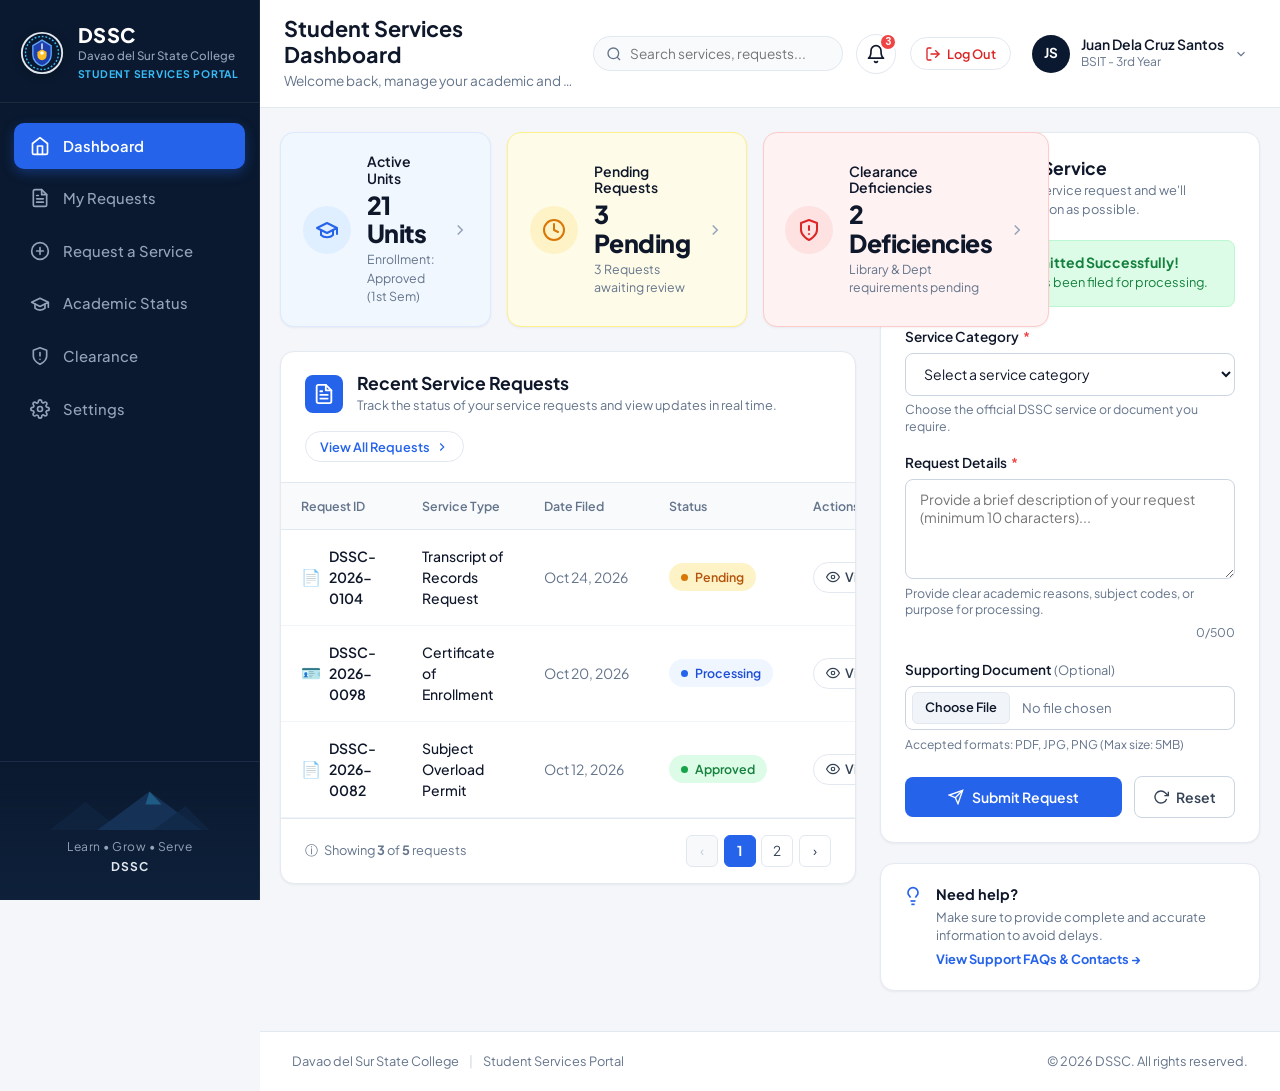
==== index.html @ 7ff45810 "Initial commit - DSSC Student Services" ====
<!DOCTYPE html>
<html lang="en">
<head>
  <meta charset="UTF-8">
  <meta name="viewport" content="width=device-width, initial-scale=1.0">
  <meta name="description" content="Davao del Sur State College (DSSC) Student Services Portal - Manage academic and administrative services in one place.">
  <title>Student Services Dashboard - Davao del Sur State College</title>
  <!-- Google Fonts: Inter for clean typography matching the design -->
  <link rel="preconnect" href="https://fonts.googleapis.com">
  <link rel="preconnect" href="https://fonts.gstatic.com" crossorigin>
  <link href="https://fonts.googleapis.com/css2?family=Plus+Jakarta+Sans:wght@400;500;600;700;800&display=swap" rel="stylesheet">
  <link rel="stylesheet" href="styles.css">
</head>
<body>
  <!-- Accessible Skip-to-Content Link for Keyboard Navigation (WCAG 2.4.1) -->
  <a href="#mainContent" class="skip-link">Skip to main content</a>

  <!-- ======================================================================
       0. DSSC PORTAL LOGIN SCREEN (Initial Entry Gateway / Switch Role)
       ====================================================================== -->
  <div class="login-wrapper" id="loginScreen" hidden style="display: none;">
    <div class="login-card">
      <div class="login-header">
        <div class="login-logo-seal" aria-hidden="true">
          <svg viewBox="0 0 48 48" fill="none" xmlns="http://www.w3.org/2000/svg" class="dssc-seal-svg">
            <circle cx="24" cy="24" r="22" stroke="#E2E8F0" stroke-width="2" fill="#0A192F"/>
            <circle cx="24" cy="24" r="18" stroke="#38BDF8" stroke-dasharray="2 2" stroke-width="1.5"/>
            <path d="M24 10L14 16V26C14 31.5 18.3 36.7 24 38C29.7 36.7 34 31.5 34 26V16L24 10Z" fill="#1E40AF" stroke="#60A5FA" stroke-width="1.5"/>
            <path d="M19 23L24 20L29 23V27C29 29.5 27 31.5 24 32C21 31.5 19 29.5 19 27V23Z" fill="#FBBF24"/>
            <path d="M24 14V19" stroke="#FFFFFF" stroke-width="1.5" stroke-linecap="round"/>
            <circle cx="24" cy="24" r="2" fill="#FFFFFF"/>
          </svg>
        </div>
        <h1 class="login-title">DSSC Portal Login</h1>
        <p class="login-subtitle">Davao del Sur State College &bull; Student Services</p>
      </div>

      <!-- Role Selection Tabs -->
      <div class="login-role-tabs">
        <button type="button" class="role-tab active" id="tabStudent" data-role="student">
          <span>🎓</span> Student Portal
        </button>
        <button type="button" class="role-tab" id="tabAdmin" data-role="admin">
          <span>🛡️</span> Administrator
        </button>
      </div>

      <!-- Login Form -->
      <form id="loginForm" class="login-form">
        <div class="form-field-group">
          <label for="loginId" class="field-label" id="loginIdLabel">Student ID</label>
          <input type="text" id="loginId" class="field-input" value="2024-00124" required placeholder="Enter ID number">
        </div>
        
        <div class="form-field-group">
          <label for="loginPassword" class="field-label">Password</label>
          <input type="password" id="loginPassword" class="field-input" value="password123" required placeholder="Enter password">
        </div>

        <button type="submit" class="btn-login-submit" id="loginSubmitBtn">
          <span>Sign In to Portal</span>
          <svg width="18" height="18" viewBox="0 0 24 24" fill="none" stroke="currentColor" stroke-width="2" aria-hidden="true">
            <line x1="5" y1="12" x2="19" y2="12"/>
            <polyline points="12 5 19 12 12 19"/>
          </svg>
        </button>

        <div class="quick-demo-logins">
          <span class="demo-tag">One-Click Demo:</span>
          <button type="button" class="btn-demo" id="quickStudentBtn">Demo Student</button>
          <button type="button" class="btn-demo" id="quickAdminBtn">Demo Admin</button>
        </div>
      </form>

      <div class="login-footer">
        <p>&copy; 2026 Davao del Sur State College &bull; Academic Laboratory Prototype</p>
      </div>
    </div>
  </div>

  <!-- Main Dashboard App Layout (Active Student Services Canvas) -->
  <div class="app-layout" id="appLayout" style="display: flex;">

    <!-- ======================================================================
         1. LEFT SIDEBAR (DSSC Dark Navy Branding)
         ====================================================================== -->
    <aside class="sidebar" id="sidebar" aria-label="Main Navigation">
      
      <!-- Brand Header -->
      <div class="sidebar-header">
        <div class="sidebar-brand-group">
          <!-- DSSC Seal Logo SVG -->
          <div class="brand-logo" aria-hidden="true">
            <svg viewBox="0 0 48 48" fill="none" xmlns="http://www.w3.org/2000/svg" class="dssc-seal-svg">
              <circle cx="24" cy="24" r="22" stroke="#E2E8F0" stroke-width="2" fill="#0A192F"/>
              <circle cx="24" cy="24" r="18" stroke="#38BDF8" stroke-dasharray="2 2" stroke-width="1.5"/>
              <path d="M24 10L14 16V26C14 31.5 18.3 36.7 24 38C29.7 36.7 34 31.5 34 26V16L24 10Z" fill="#1E40AF" stroke="#60A5FA" stroke-width="1.5"/>
              <path d="M19 23L24 20L29 23V27C29 29.5 27 31.5 24 32C21 31.5 19 29.5 19 27V23Z" fill="#FBBF24"/>
              <path d="M24 14V19" stroke="#FFFFFF" stroke-width="1.5" stroke-linecap="round"/>
              <circle cx="24" cy="24" r="2" fill="#FFFFFF"/>
            </svg>
          </div>
          <div class="brand-titles">
            <span class="brand-acronym">DSSC</span>
            <span class="brand-college">Davao del Sur State College</span>
            <span class="brand-portal">STUDENT SERVICES PORTAL</span>
          </div>
        </div>
        <!-- Mobile Drawer Close Button -->
        <button type="button" class="sidebar-close-btn" id="sidebarCloseBtn" aria-label="Close navigation menu">&times;</button>
      </div>

      <!-- Navigation Links -->
      <nav class="sidebar-nav">
        <ul class="nav-list">
          <li class="nav-item">
            <a href="#dashboard" class="nav-link active" id="navDashboard" aria-current="page">
              <span class="nav-icon" aria-hidden="true">
                <svg width="20" height="20" viewBox="0 0 24 24" fill="none" stroke="currentColor" stroke-width="2" stroke-linecap="round" stroke-linejoin="round">
                  <path d="m3 9 9-7 9 7v11a2 2 0 0 1-2 2H5a2 2 0 0 1-2-2z"/>
                  <polyline points="9 22 9 12 15 12 15 22"/>
                </svg>
              </span>
              <span class="nav-text">Dashboard</span>
            </a>
          </li>
          <li class="nav-item">
            <a href="#recent-requests-card" class="nav-link" id="navRequests">
              <span class="nav-icon" aria-hidden="true">
                <svg width="20" height="20" viewBox="0 0 24 24" fill="none" stroke="currentColor" stroke-width="2" stroke-linecap="round" stroke-linejoin="round">
                  <path d="M14 2H6a2 2 0 0 0-2 2v16a2 2 0 0 0 2 2h12a2 2 0 0 0 2-2V8z"/>
                  <polyline points="14 2 14 8 20 8"/>
                  <line x1="16" y1="13" x2="8" y2="13"/>
                  <line x1="16" y1="17" x2="8" y2="17"/>
                  <polyline points="10 9 9 9 8 9"/>
                </svg>
              </span>
              <span class="nav-text" id="navLabelRequests">My Requests</span>
            </a>
          </li>
          <li class="nav-item" id="navItemRequestService">
            <a href="#service-form-card" class="nav-link" id="navRequestService">
              <span class="nav-icon" aria-hidden="true">
                <svg width="20" height="20" viewBox="0 0 24 24" fill="none" stroke="currentColor" stroke-width="2" stroke-linecap="round" stroke-linejoin="round">
                  <circle cx="12" cy="12" r="10"/>
                  <line x1="12" y1="8" x2="12" y2="16"/>
                  <line x1="8" y1="12" x2="16" y2="12"/>
                </svg>
              </span>
              <span class="nav-text">Request a Service</span>
            </a>
          </li>
          <li class="nav-item">
            <a href="#academic-status" class="nav-link" id="navAcademic">
              <span class="nav-icon" aria-hidden="true">
                <svg width="20" height="20" viewBox="0 0 24 24" fill="none" stroke="currentColor" stroke-width="2" stroke-linecap="round" stroke-linejoin="round">
                  <path d="M22 10v6M2 10l10-5 10 5-10 5z"/>
                  <path d="M6 12v5c3 3 9 3 12 0v-5"/>
                </svg>
              </span>
              <span class="nav-text">Academic Status</span>
            </a>
          </li>
          <li class="nav-item">
            <a href="#clearance" class="nav-link" id="navClearance">
              <span class="nav-icon" aria-hidden="true">
                <svg width="20" height="20" viewBox="0 0 24 24" fill="none" stroke="currentColor" stroke-width="2" stroke-linecap="round" stroke-linejoin="round">
                  <path d="M12 22s8-4 8-10V5l-8-3-8 3v7c0 6 8 10 8 10z"/>
                  <line x1="12" y1="8" x2="12" y2="12"/>
                  <line x1="12" y1="16" x2="12.01" y2="16"/>
                </svg>
              </span>
              <span class="nav-text">Clearance</span>
            </a>
          </li>
          <li class="nav-item">
            <a href="#settings" class="nav-link" id="navSettings">
              <span class="nav-icon" aria-hidden="true">
                <svg width="20" height="20" viewBox="0 0 24 24" fill="none" stroke="currentColor" stroke-width="2" stroke-linecap="round" stroke-linejoin="round">
                  <circle cx="12" cy="12" r="3"/>
                  <path d="M19.4 15a1.65 1.65 0 0 0 .33 1.82l.06.06a2 2 0 0 1 0 2.83 2 2 0 0 1-2.83 0l-.06-.06a1.65 1.65 0 0 0-1.82-.33 1.65 1.65 0 0 0-1 1.51V21a2 2 0 0 1-2 2 2 2 0 0 1-2-2v-.09A1.65 1.65 0 0 0 9 19.4a1.65 1.65 0 0 0-1.82.33l-.06.06a2 2 0 0 1-2.83 0 2 2 0 0 1 0-2.83l.06-.06a1.65 1.65 0 0 0 .33-1.82 1.65 1.65 0 0 0-1.51-1H3a2 2 0 0 1-2-2 2 2 0 0 1 2-2h.09A1.65 1.65 0 0 0 4.6 9a1.65 1.65 0 0 0-.33-1.82l-.06-.06a2 2 0 0 1 0-2.83 2 2 0 0 1 2.83 0l.06.06a1.65 1.65 0 0 0 1.82.33H9a1.65 1.65 0 0 0 1-1.51V3a2 2 0 0 1 2-2 2 2 0 0 1 2 2v.09a1.65 1.65 0 0 0 1 1.51 1.65 1.65 0 0 0 1.82-.33l.06-.06a2 2 0 0 1 2.83 0 2 2 0 0 1 0 2.83l-.06.06a1.65 1.65 0 0 0-.33 1.82V9a1.65 1.65 0 0 0 1.51 1H21a2 2 0 0 1 2 2 2 2 0 0 1-2 2h-.09a1.65 1.65 0 0 0-1.51 1z"/>
                </svg>
              </span>
              <span class="nav-text">Settings</span>
            </a>
          </li>
        </ul>
      </nav>

      <!-- Sidebar Bottom Slogan with Mountain Graphic -->
      <div class="sidebar-bottom">
        <div class="mountain-graphic" aria-hidden="true">
          <svg viewBox="0 0 200 60" fill="none" xmlns="http://www.w3.org/2000/svg" class="mountain-svg">
            <path d="M0 60L45 25L90 60Z" fill="#132B4A" opacity="0.6"/>
            <path d="M60 60L125 12L190 60Z" fill="#1A3A63" opacity="0.9"/>
            <path d="M125 12L140 28L120 28Z" fill="#38BDF8" opacity="0.4"/>
            <path d="M130 60L170 30L200 60Z" fill="#132B4A" opacity="0.7"/>
          </svg>
        </div>
        <div class="slogan-text">
          <span>Learn &bull; Grow &bull; Serve</span>
          <span class="slogan-school">DSSC</span>
        </div>
      </div>
    </aside>

    <!-- Mobile Drawer Overlay -->
    <div class="sidebar-overlay" id="sidebarOverlay" aria-hidden="true"></div>

    <!-- ======================================================================
         2. MAIN CONTENT AREA
         ====================================================================== -->
    <div class="main-wrapper">

      <!-- Top Header Bar -->
      <header class="top-header">
        <div class="header-left">
          <!-- Mobile Hamburger Toggle -->
          <button type="button" class="mobile-toggle" id="sidebarToggleBtn" aria-label="Toggle navigation menu" aria-expanded="false">
            <span class="toggle-icon" aria-hidden="true">☰</span>
          </button>
          
          <div class="header-greeting">
            <h1 class="header-title">Student Services Dashboard</h1>
            <p class="header-subtitle">Welcome back, manage your academic and administrative services in one place.</p>
          </div>
        </div>

        <div class="header-right">
          <!-- Quick Search Bar with Explicit Accessible Label -->
          <div class="search-box">
            <label for="tableSearchInput" class="sr-only">Search services and requests</label>
            <span class="search-icon" aria-hidden="true">
              <svg width="16" height="16" viewBox="0 0 24 24" fill="none" stroke="currentColor" stroke-width="2">
                <circle cx="11" cy="11" r="8"/>
                <line x1="21" y1="21" x2="16.65" y2="16.65"/>
              </svg>
            </span>
            <input type="text" class="search-input" id="tableSearchInput" placeholder="Search services, requests..." aria-label="Search requests">
          </div>

          <!-- Notification Bell with Interactive Popover -->
          <div class="notification-container">
            <button type="button" class="notification-btn" id="notificationBtn" aria-label="Notifications, 3 new alerts" aria-expanded="false" aria-haspopup="true">
              <svg width="20" height="20" viewBox="0 0 24 24" fill="none" stroke="currentColor" stroke-width="2" stroke-linecap="round" stroke-linejoin="round">
                <path d="M18 8A6 6 0 0 0 6 8c0 7-3 9-3 9h18s-3-2-3-9"/>
                <path d="M13.73 21a2 2 0 0 1-3.46 0"/>
              </svg>
              <span class="notification-bubble" id="notifBadge">3</span>
            </button>

            <!-- Notification Popover Menu -->
            <div class="notification-popover" id="notificationPopover" style="display: none;" role="region" aria-label="Notifications Panel">
              <div class="notif-head">
                <span class="notif-title">Notifications (<span id="notifUnreadCount">3</span>)</span>
                <button type="button" class="btn-notif-action" id="markAllReadBtn">Mark all read</button>
              </div>
              <ul class="notif-list" id="notifList">
                <li class="notif-item unread">
                  <span class="notif-icon" aria-hidden="true">📄</span>
                  <div class="notif-info">
                    <p class="notif-msg">Your <strong>Transcript of Records</strong> request (DSSC-2026-0104) is received and pending evaluation.</p>
                    <span class="notif-time">2 hours ago</span>
                  </div>
                </li>
                <li class="notif-item unread">
                  <span class="notif-icon" aria-hidden="true">🪪</span>
                  <div class="notif-info">
                    <p class="notif-msg">Certificate of Enrollment (DSSC-2026-0098) is currently processing at the Registrar's Office.</p>
                    <span class="notif-time">Yesterday</span>
                  </div>
                </li>
                <li class="notif-item unread">
                  <span class="notif-icon" aria-hidden="true">⚠️</span>
                  <div class="notif-info">
                    <p class="notif-msg">Reminder: Settle IT Department Laboratory clearance deficiency before Nov 15.</p>
                    <span class="notif-time">2 days ago</span>
                  </div>
                </li>
              </ul>
              <div class="notif-foot">
                <button type="button" class="btn-clear-notifs" id="clearNotifsBtn">Clear Notifications</button>
              </div>
            </div>
          </div>

          <!-- Logout Button -->
          <button type="button" class="btn-logout" id="logoutBtn" aria-label="Sign out of portal">
            <svg width="16" height="16" viewBox="0 0 24 24" fill="none" stroke="currentColor" stroke-width="2" stroke-linecap="round" stroke-linejoin="round" aria-hidden="true">
              <path d="M9 21H5a2 2 0 0 1-2-2V5a2 2 0 0 1 2-2h4"/>
              <polyline points="16 17 21 12 16 7"/>
              <line x1="21" y1="12" x2="9" y2="12"/>
            </svg>
            <span>Log Out</span>
          </button>

          <!-- Student Profile Widget -->
          <div class="user-profile" id="userProfile" tabindex="0" role="button" aria-label="User Profile">
            <div class="avatar-circle" id="profileAvatar" aria-hidden="true">JS</div>
            <div class="profile-details">
              <span class="profile-name" id="profileName">Juan Dela Cruz Santos</span>
              <span class="profile-role" id="profileMeta">BSIT - 3rd Year</span>
            </div>
            <span class="profile-caret" aria-hidden="true">
              <svg width="14" height="14" viewBox="0 0 24 24" fill="none" stroke="currentColor" stroke-width="2">
                <polyline points="6 9 12 15 18 9"/>
              </svg>
            </span>
          </div>
        </div>
      </header>

      <!-- Main Dashboard Canvas (Semantic Main Landmark with Anchor for Skip-Link) -->
      <main class="dashboard-canvas" id="mainContent">

        <!-- ==================================================================
             TWO-COLUMN GRID CONTAINER MATCHING EXACT SCREENSHOT
             ================================================================== -->
        <div class="dashboard-layout-grid">

          <!-- ----------------------------------------------------------------
               LEFT COLUMN (Summary Cards & Recent Requests Table)
               ---------------------------------------------------------------- -->
          <div class="dashboard-main-col">

            <!-- Summary Cards Row (CSS Grid Baseline Snippet: 1fr -> 2col @ 768px -> 3col @ 1024px) -->
            <section class="metric-grid summary-cards-row" aria-label="Dashboard Metrics">

              <!-- Card 1: Active Units (Click to view Academic Status & Enrolled Subjects) -->
              <article class="metric-card card-active-units" id="summaryCard1" tabindex="0" role="button" aria-label="View Active Units and Enrolled Courses">
                <div class="metric-icon-bubble bubble-blue" aria-hidden="true">
                  <svg width="24" height="24" viewBox="0 0 24 24" fill="none" stroke="currentColor" stroke-width="2" stroke-linecap="round" stroke-linejoin="round">
                    <path d="M22 10v6M2 10l10-5 10 5-10 5z"/>
                    <path d="M6 12v5c3 3 9 3 12 0v-5"/>
                  </svg>
                </div>
                <div class="metric-content">
                  <h2 class="metric-title" id="cardTitle1">Active Units</h2>
                  <p class="metric-number" id="cardMetric1">21 Units</p>
                  <p class="metric-subtitle" id="cardDesc1">Enrollment: Approved (1st Sem)</p>
                </div>
                <div class="metric-arrow" aria-hidden="true">
                  <svg width="18" height="18" viewBox="0 0 24 24" fill="none" stroke="currentColor" stroke-width="2">
                    <polyline points="9 18 15 12 9 6"/>
                  </svg>
                </div>
              </article>

              <!-- Card 2: Pending Requests (Click to filter table to pending requests) -->
              <article class="metric-card card-pending-requests" id="summaryCard2" tabindex="0" role="button" aria-label="Filter table by Pending Requests">
                <div class="metric-icon-bubble bubble-yellow" aria-hidden="true">
                  <svg width="24" height="24" viewBox="0 0 24 24" fill="none" stroke="currentColor" stroke-width="2" stroke-linecap="round" stroke-linejoin="round">
                    <circle cx="12" cy="12" r="10"/>
                    <polyline points="12 6 12 12 16 14"/>
                  </svg>
                </div>
                <div class="metric-content">
                  <h2 class="metric-title" id="cardTitle2">Pending Requests</h2>
                  <p class="metric-number" id="metricPendingCount">3 Pending</p>
                  <p class="metric-subtitle" id="cardDesc2">3 Requests awaiting review</p>
                </div>
                <div class="metric-arrow" aria-hidden="true">
                  <svg width="18" height="18" viewBox="0 0 24 24" fill="none" stroke="currentColor" stroke-width="2">
                    <polyline points="9 18 15 12 9 6"/>
                  </svg>
                </div>
              </article>

              <!-- Card 3: Clearance Deficiencies (Click to view clearance checklist) -->
              <article class="metric-card card-clearance" id="summaryCard3" tabindex="0" role="button" aria-label="View Clearance Deficiencies and Status">
                <div class="metric-icon-bubble bubble-red" aria-hidden="true">
                  <svg width="24" height="24" viewBox="0 0 24 24" fill="none" stroke="currentColor" stroke-width="2" stroke-linecap="round" stroke-linejoin="round">
                    <path d="M12 22s8-4 8-10V5l-8-3-8 3v7c0 6 8 10 8 10z"/>
                    <line x1="12" y1="8" x2="12" y2="12"/>
                    <line x1="12" y1="16" x2="12.01" y2="16"/>
                  </svg>
                </div>
                <div class="metric-content">
                  <h2 class="metric-title" id="cardTitle3">Clearance Deficiencies</h2>
                  <p class="metric-number" id="cardMetric3">2 Deficiencies</p>
                  <p class="metric-subtitle" id="cardDesc3">Library &amp; Dept requirements pending</p>
                </div>
                <div class="metric-arrow" aria-hidden="true">
                  <svg width="18" height="18" viewBox="0 0 24 24" fill="none" stroke="currentColor" stroke-width="2">
                    <polyline points="9 18 15 12 9 6"/>
                  </svg>
                </div>
              </article>

            </section>

            <!-- Admin Notice Banner (Visible only in Admin Mode) -->
            <div class="admin-notice-pill" id="adminNoticeBanner" hidden>
              <span class="notice-shield" aria-hidden="true">🛡️</span>
              <div>
                <strong>Administrator Mode Active:</strong> Review student requests in real-time. Use the <em>Approve</em> or <em>Process</em> buttons below to update records.
              </div>
            </div>

            <!-- Recent Service Requests Table Card -->
            <section class="content-card requests-table-card" id="recent-requests-card" aria-labelledby="tableHeading">
              
              <!-- Card Header -->
              <div class="card-head-bar">
                <div class="head-left-title">
                  <div class="title-icon-box" aria-hidden="true">
                    <svg width="22" height="22" viewBox="0 0 24 24" fill="none" stroke="currentColor" stroke-width="2" stroke-linecap="round" stroke-linejoin="round">
                      <path d="M14 2H6a2 2 0 0 0-2 2v16a2 2 0 0 0 2 2h12a2 2 0 0 0 2-2V8z"/>
                      <polyline points="14 2 14 8 20 8"/>
                      <line x1="16" y1="13" x2="8" y2="13"/>
                      <line x1="16" y1="17" x2="8" y2="17"/>
                      <polyline points="10 9 9 9 8 9"/>
                    </svg>
                  </div>
                  <div>
                    <h2 class="card-title-text" id="tableHeading">Recent Service Requests</h2>
                    <p class="card-subtitle-text" id="tableSubtitle">Track the status of your service requests and view updates in real time.</p>
                  </div>
                </div>

                <div class="head-right-actions">
                  <button type="button" class="btn-link-action" id="viewAllBtn">
                    <span>View All Requests</span>
                    <svg width="14" height="14" viewBox="0 0 24 24" fill="none" stroke="currentColor" stroke-width="2">
                      <polyline points="9 18 15 12 9 6"/>
                    </svg>
                  </button>
                </div>
              </div>

              <!-- Table Wrapper (Horizontal touch scrolling for mobile) -->
              <div class="table-container" tabindex="0" role="region" aria-label="Service Requests Table">
                <table class="requests-table">
                  <thead>
                    <tr>
                      <th scope="col">Request ID</th>
                      <th scope="col">Service Type</th>
                      <th scope="col">Date Filed</th>
                      <th scope="col">Status</th>
                      <th scope="col">Actions</th>
                    </tr>
                  </thead>
                  <tbody id="requestsTableBody">
                    <!-- Row 1: Pending -->
                    <tr data-id="DSSC-2026-0104" data-type="Transcript of Records Request" data-date="Oct 24, 2026" data-status="Pending">
                      <td data-label="Request ID">
                        <div class="req-id-cell">
                          <span class="row-type-icon" aria-hidden="true">📄</span>
                          <span class="id-code">DSSC-2026-0104</span>
                        </div>
                      </td>
                      <td class="service-name" data-label="Service Type">Transcript of Records Request</td>
                      <td class="date-cell" data-label="Date Filed">Oct 24, 2026</td>
                      <td data-label="Status">
                        <span class="status-pill pill-pending">
                          <span class="status-dot"></span> Pending
                        </span>
                      </td>
                      <td data-label="Actions">
                        <div class="row-action-cell">
                          <button type="button" class="btn-row-view" aria-label="View request DSSC-2026-0104">
                            <svg width="14" height="14" viewBox="0 0 24 24" fill="none" stroke="currentColor" stroke-width="2" aria-hidden="true">
                              <path d="M1 12s4-8 11-8 11 8 11 8-4 8-11 8-11-8-11-8z"/>
                              <circle cx="12" cy="12" r="3"/>
                            </svg>
                            <span>View</span>
                            <span class="chevron" aria-hidden="true">&rsaquo;</span>
                          </button>
                          <!-- Admin Quick Action Buttons (Revealed in Admin Mode) -->
                          <div class="admin-inline-actions" hidden>
                            <button type="button" class="btn-adm-approve" title="Approve this request">Approve</button>
                            <button type="button" class="btn-adm-process" title="Mark as processing">Process</button>
                          </div>
                        </div>
                      </td>
                    </tr>

                    <!-- Row 2: Processing -->
                    <tr data-id="DSSC-2026-0098" data-type="Certificate of Enrollment" data-date="Oct 20, 2026" data-status="Processing">
                      <td data-label="Request ID">
                        <div class="req-id-cell">
                          <span class="row-type-icon" aria-hidden="true">🪪</span>
                          <span class="id-code">DSSC-2026-0098</span>
                        </div>
                      </td>
                      <td class="service-name" data-label="Service Type">Certificate of Enrollment</td>
                      <td class="date-cell" data-label="Date Filed">Oct 20, 2026</td>
                      <td data-label="Status">
                        <span class="status-pill pill-processing">
                          <span class="status-dot"></span> Processing
                        </span>
                      </td>
                      <td data-label="Actions">
                        <div class="row-action-cell">
                          <button type="button" class="btn-row-view" aria-label="View request DSSC-2026-0098">
                            <svg width="14" height="14" viewBox="0 0 24 24" fill="none" stroke="currentColor" stroke-width="2" aria-hidden="true">
                              <path d="M1 12s4-8 11-8 11 8 11 8-4 8-11 8-11-8-11-8z"/>
                              <circle cx="12" cy="12" r="3"/>
                            </svg>
                            <span>View</span>
                            <span class="chevron" aria-hidden="true">&rsaquo;</span>
                          </button>
                          <div class="admin-inline-actions" hidden>
                            <button type="button" class="btn-adm-approve" title="Approve this request">Approve</button>
                          </div>
                        </div>
                      </td>
                    </tr>

                    <!-- Row 3: Approved -->
                    <tr data-id="DSSC-2026-0082" data-type="Subject Overload Permit" data-date="Oct 12, 2026" data-status="Approved">
                      <td data-label="Request ID">
                        <div class="req-id-cell">
                          <span class="row-type-icon" aria-hidden="true">📄</span>
                          <span class="id-code">DSSC-2026-0082</span>
                        </div>
                      </td>
                      <td class="service-name" data-label="Service Type">Subject Overload Permit</td>
                      <td class="date-cell" data-label="Date Filed">Oct 12, 2026</td>
                      <td data-label="Status">
                        <span class="status-pill pill-approved">
                          <span class="status-dot"></span> Approved
                        </span>
                      </td>
                      <td data-label="Actions">
                        <div class="row-action-cell">
                          <button type="button" class="btn-row-view" aria-label="View request DSSC-2026-0082">
                            <svg width="14" height="14" viewBox="0 0 24 24" fill="none" stroke="currentColor" stroke-width="2" aria-hidden="true">
                              <path d="M1 12s4-8 11-8 11 8 11 8-4 8-11 8-11-8-11-8z"/>
                              <circle cx="12" cy="12" r="3"/>
                            </svg>
                            <span>View</span>
                            <span class="chevron" aria-hidden="true">&rsaquo;</span>
                          </button>
                        </div>
                      </td>
                    </tr>

                    <!-- Row 4: Approved -->
                    <tr data-id="DSSC-2026-0075" data-type="Document Requisition" data-date="Oct 05, 2026" data-status="Approved">
                      <td data-label="Request ID">
                        <div class="req-id-cell">
                          <span class="row-type-icon" aria-hidden="true">📄</span>
                          <span class="id-code">DSSC-2026-0075</span>
                        </div>
                      </td>
                      <td class="service-name" data-label="Service Type">Document Requisition</td>
                      <td class="date-cell" data-label="Date Filed">Oct 05, 2026</td>
                      <td data-label="Status">
                        <span class="status-pill pill-approved">
                          <span class="status-dot"></span> Approved
                        </span>
                      </td>
                      <td data-label="Actions">
                        <div class="row-action-cell">
                          <button type="button" class="btn-row-view" aria-label="View request DSSC-2026-0075">
                            <svg width="14" height="14" viewBox="0 0 24 24" fill="none" stroke="currentColor" stroke-width="2" aria-hidden="true">
                              <path d="M1 12s4-8 11-8 11 8 11 8-4 8-11 8-11-8-11-8z"/>
                              <circle cx="12" cy="12" r="3"/>
                            </svg>
                            <span>View</span>
                            <span class="chevron" aria-hidden="true">&rsaquo;</span>
                          </button>
                        </div>
                      </td>
                    </tr>

                    <!-- Row 5: Processing -->
                    <tr data-id="DSSC-2026-0069" data-type="Certificate of Enrollment" data-date="Sep 28, 2026" data-status="Processing">
                      <td data-label="Request ID">
                        <div class="req-id-cell">
                          <span class="row-type-icon" aria-hidden="true">🪪</span>
                          <span class="id-code">DSSC-2026-0069</span>
                        </div>
                      </td>
                      <td class="service-name" data-label="Service Type">Certificate of Enrollment</td>
                      <td class="date-cell" data-label="Date Filed">Sep 28, 2026</td>
                      <td data-label="Status">
                        <span class="status-pill pill-processing">
                          <span class="status-dot"></span> Processing
                        </span>
                      </td>
                      <td data-label="Actions">
                        <div class="row-action-cell">
                          <button type="button" class="btn-row-view" aria-label="View request DSSC-2026-0069">
                            <svg width="14" height="14" viewBox="0 0 24 24" fill="none" stroke="currentColor" stroke-width="2" aria-hidden="true">
                              <path d="M1 12s4-8 11-8 11 8 11 8-4 8-11 8-11-8-11-8z"/>
                              <circle cx="12" cy="12" r="3"/>
                            </svg>
                            <span>View</span>
                            <span class="chevron" aria-hidden="true">&rsaquo;</span>
                          </button>
                          <div class="admin-inline-actions" hidden>
                            <button type="button" class="btn-adm-approve" title="Approve this request">Approve</button>
                          </div>
                        </div>
                      </td>
                    </tr>
                  </tbody>
                </table>
              </div>

              <!-- Table Footer with Showing count & Pagination Controls -->
              <div class="table-foot-bar">
                <div class="showing-count" id="showingCountText">
                  <span class="info-circle" aria-hidden="true">ⓘ</span>
                  <span>Showing <strong id="showingRowsCount">5</strong> of <strong id="totalRowsCount">5</strong> requests</span>
                </div>
                <div class="pagination-controls" aria-label="Table pagination">
                  <button type="button" class="page-nav-btn" id="prevPageBtn" disabled aria-label="Previous page">&lsaquo;</button>
                  <button type="button" class="page-number-btn active" id="page1Btn" aria-current="page">1</button>
                  <button type="button" class="page-number-btn" id="page2Btn" aria-label="Page 2">2</button>
                  <button type="button" class="page-nav-btn" id="nextPageBtn" aria-label="Next page">&rsaquo;</button>
                </div>
              </div>

            </section>
          </div>

          <!-- ----------------------------------------------------------------
               RIGHT COLUMN (Request a Service Form & Help Widget)
               ---------------------------------------------------------------- -->
          <aside class="dashboard-side-col" id="service-form-card" aria-label="Service Request Submission">

            <!-- Request a Service Form Card -->
            <section class="content-card form-card">
              
              <!-- Card Header -->
              <div class="form-card-head">
                <div class="plus-circle-icon" aria-hidden="true">
                  <svg width="20" height="20" viewBox="0 0 24 24" fill="none" stroke="currentColor" stroke-width="2.5">
                    <line x1="12" y1="5" x2="12" y2="19"/>
                    <line x1="5" y1="12" x2="19" y2="12"/>
                  </svg>
                </div>
                <div>
                  <h2 class="card-title-text">Request a Service</h2>
                  <p class="card-subtitle-text">Submit a new service request and we'll process it as soon as possible.</p>
                </div>
              </div>

              <!-- Success Alert Message -->
              <div class="alert-box-modern alert-success" id="formSuccessMessage" role="status" aria-live="polite" hidden>
                <div class="alert-icon-wrap" aria-hidden="true">
                  <svg width="18" height="18" viewBox="0 0 24 24" fill="none" stroke="currentColor" stroke-width="2.5">
                    <polyline points="20 6 9 17 4 12"/>
                  </svg>
                </div>
                <div class="alert-content">
                  <p class="alert-heading">Request Submitted Successfully!</p>
                  <p class="alert-sub" id="successDetailText">Your request has been filed for processing.</p>
                </div>
              </div>

              <!-- The Form (Accessible WCAG 2.1 AA Compliant with Explicit Labels & Helper Texts) -->
              <form class="service-request-form" id="serviceRequestForm" novalidate>
                
                <!-- Field 1: Service Category Dropdown -->
                <div class="form-field-group">
                  <label for="serviceCategory" class="field-label" id="serviceCategory-label">
                    Service Category <span class="asterisk" aria-hidden="true">*</span>
                  </label>
                  <div class="select-wrapper">
                    <select 
                      id="serviceCategory" 
                      name="serviceCategory" 
                      class="field-input field-select" 
                      aria-describedby="serviceCategory-help categoryError" 
                      aria-required="true"
                      required>
                      <option value="">Select a service category</option>
                      <option value="Document Requisition">Document Requisition</option>
                      <option value="Certificate of Enrollment">Certificate of Enrollment</option>
                      <option value="Transcript of Records Request">Transcript of Records Request</option>
                      <option value="Subject Overload Permit">Subject Overload Permit</option>
                    </select>
                  </div>
                  <small class="field-help-text" id="serviceCategory-help">Choose the official DSSC service or document you require.</small>
                  <p class="error-msg" id="categoryError" aria-live="assertive" hidden></p>
                </div>

                <!-- Field 2: Request Details Textarea -->
                <div class="form-field-group">
                  <label for="requestDetails" class="field-label" id="requestDetails-label">
                    Request Details <span class="asterisk" aria-hidden="true">*</span>
                  </label>
                  <textarea 
                    id="requestDetails" 
                    name="requestDetails" 
                    rows="4" 
                    maxlength="500"
                    class="field-input field-textarea" 
                    placeholder="Provide a brief description of your request (minimum 10 characters)..."
                    aria-describedby="requestDetails-help detailsError charCounter"
                    aria-required="true"
                    required></textarea>
                  <small class="field-help-text" id="requestDetails-help">Provide clear academic reasons, subject codes, or purpose for processing.</small>
                  <div class="textarea-bottom-row">
                    <p class="error-msg" id="detailsError" aria-live="assertive" hidden></p>
                    <span class="char-count" id="charCounter" aria-live="polite">0/500</span>
                  </div>
                </div>

                <!-- Field 3: Supporting Document (Optional) -->
                <div class="form-field-group">
                  <label for="supportingDoc" class="field-label" id="supportingDoc-label">
                    Supporting Document <span class="optional-tag">(Optional)</span>
                  </label>
                  <div class="file-upload-box">
                    <input 
                      type="file" 
                      id="supportingDoc" 
                      name="supportingDoc" 
                      class="file-input" 
                      accept=".pdf,.jpg,.jpeg,.png"
                      aria-describedby="supportingDoc-help">
                    <label for="supportingDoc" class="file-upload-label" id="supportingDoc-filelabel">
                      <span class="choose-file-btn">Choose File</span>
                      <span class="chosen-filename" id="chosenFileName">No file chosen</span>
                    </label>
                  </div>
                  <small class="file-help-text" id="supportingDoc-help">Accepted formats: PDF, JPG, PNG (Max size: 5MB)</small>
                </div>

                <!-- Form Action Buttons -->
                <div class="form-button-row">
                  <button type="submit" class="btn-submit" id="submitBtn">
                    <svg width="16" height="16" viewBox="0 0 24 24" fill="none" stroke="currentColor" stroke-width="2" aria-hidden="true">
                      <line x1="22" y1="2" x2="11" y2="13"/>
                      <polygon points="22 2 15 22 11 13 2 9 22 2"/>
                    </svg>
                    <span>Submit Request</span>
                  </button>
                  <button type="reset" class="btn-reset" id="resetBtn">
                    <svg width="16" height="16" viewBox="0 0 24 24" fill="none" stroke="currentColor" stroke-width="2" aria-hidden="true">
                      <polyline points="23 4 23 10 17 10"/>
                      <path d="M20.49 15a9 9 0 1 1-2.12-9.36L23 10"/>
                    </svg>
                    <span>Reset</span>
                  </button>
                </div>

              </form>
            </section>

            <!-- Need Help? Informational Card with Interactive Guide Trigger -->
            <div class="content-card help-card" id="helpCardWidget" role="button" tabindex="0" aria-label="Open Student Services Help & Support">
              <div class="help-icon-circle" aria-hidden="true">
                <svg width="20" height="20" viewBox="0 0 24 24" fill="none" stroke="currentColor" stroke-width="2">
                  <path d="M9 18h6"/>
                  <path d="M10 22h4"/>
                  <path d="M15.09 14c.18-.98.65-1.74 1.41-2.5A4.65 4.65 0 0 0 18 8 6 6 0 0 0 6 8c0 1 .23 2.23 1.5 3.5A4.61 4.61 0 0 1 8.91 14"/>
                </svg>
              </div>
              <div class="help-text-content">
                <h3 class="help-heading">Need help?</h3>
                <p class="help-desc">Make sure to provide complete and accurate information to avoid delays.</p>
                <button type="button" class="btn-help-link" id="helpModalBtn">View Support FAQs &amp; Contacts &rarr;</button>
              </div>
            </div>

          </aside>

        </div><!-- End .dashboard-layout-grid -->

      </main>

      <!-- Portal Footer -->
      <footer class="app-footer">
        <div class="footer-left">
          <span>Davao del Sur State College</span>
          <span class="footer-divider">|</span>
          <span>Student Services Portal</span>
        </div>
        <div class="footer-right">
          <span>&copy; 2026 DSSC. All rights reserved.</span>
        </div>
      </footer>

    </div><!-- End .main-wrapper -->

  </div><!-- End .app-layout -->

  <!-- ======================================================================
       3. MODAL: VIEW REQUEST DETAILS
       ====================================================================== -->
  <div class="modal-backdrop" id="viewRequestModal" role="dialog" aria-modal="true" aria-labelledby="modalTitle" style="display: none;">
    <div class="modal-dialog">
      <div class="modal-header">
        <div class="modal-title-group">
          <span class="modal-badge-id" id="modalReqId">DSSC-2026-0104</span>
          <h2 class="modal-title" id="modalTitle">Request Details</h2>
        </div>
        <button type="button" class="modal-close-btn" id="modalCloseBtn" aria-label="Close dialog">&times;</button>
      </div>
      <div class="modal-body">
        <div class="modal-detail-row">
          <span class="detail-label">Service Type:</span>
          <span class="detail-value" id="modalServiceType">Transcript of Records Request</span>
        </div>
        <div class="modal-detail-row">
          <span class="detail-label">Date Filed:</span>
          <span class="detail-value" id="modalDateFiled">Oct 24, 2026</span>
        </div>
        <div class="modal-detail-row">
          <span class="detail-label">Current Status:</span>
          <span class="detail-value" id="modalStatusBadge">
            <span class="status-pill pill-pending"><span class="status-dot"></span> Pending</span>
          </span>
        </div>
        <div class="modal-detail-row full-width">
          <span class="detail-label">Purpose / Notes:</span>
          <p class="detail-notes" id="modalNotes">Submitted for academic records evaluation and employment requirements.</p>
        </div>
      </div>
      <div class="modal-footer">
        <button type="button" class="btn-primary-modal" id="modalPrintBtn">
          <svg width="14" height="14" viewBox="0 0 24 24" fill="none" stroke="currentColor" stroke-width="2">
            <polyline points="6 9 6 2 18 2 18 9"/>
            <path d="M6 18H4a2 2 0 0 1-2-2v-5a2 2 0 0 1 2-2h16a2 2 0 0 1 2 2v5a2 2 0 0 1-2 2h-2"/>
            <rect x="6" y="14" width="12" height="8"/>
          </svg>
          <span>Print Slip</span>
        </button>
        <button type="button" class="btn-secondary-modal" id="modalDismissBtn">Close</button>
      </div>
    </div>
  </div>

  <!-- ======================================================================
       4. MODAL: ACADEMIC STATUS & ENROLLED SUBJECTS
       ====================================================================== -->
  <div class="modal-backdrop" id="academicStatusModal" role="dialog" aria-modal="true" aria-labelledby="academicModalTitle" style="display: none;">
    <div class="modal-dialog modal-dialog-lg">
      <div class="modal-header">
        <div class="modal-title-group">
          <span class="modal-badge-id">AY 2026-2027 &bull; 1st Semester</span>
          <h2 class="modal-title" id="academicModalTitle">Academic &amp; Enrollment Status</h2>
        </div>
        <button type="button" class="modal-close-btn" data-close-modal="academicStatusModal" aria-label="Close dialog">&times;</button>
      </div>
      <div class="modal-body">
        <div class="modal-info-strip">
          <div>
            <strong>Juan Dela Cruz Santos</strong> (ID: 2024-00124)
            <div class="strip-meta">Bachelor of Science in Information Technology (BSIT) - 3rd Year</div>
          </div>
          <div class="strip-badge-wrap">
            <span class="status-pill pill-approved"><span class="status-dot"></span> Officially Enrolled</span>
          </div>
        </div>

        <div class="academic-stats-row">
          <div class="stat-pill-box">
            <span class="stat-pill-label">Total Units Enrolled</span>
            <span class="stat-pill-val">21 Units</span>
          </div>
          <div class="stat-pill-box">
            <span class="stat-pill-label">Academic Standing</span>
            <span class="stat-pill-val text-success">Good Standing</span>
          </div>
          <div class="stat-pill-box">
            <span class="stat-pill-label">Cumulative GWA</span>
            <span class="stat-pill-val">1.45 (Dean's List)</span>
          </div>
        </div>

        <h3 class="modal-subheading">Enrolled Subjects &amp; Class Schedule</h3>
        <div class="table-container-modal">
          <table class="modal-data-table">
            <thead>
              <tr>
                <th scope="col">Course Code</th>
                <th scope="col">Descriptive Title</th>
                <th scope="col">Units</th>
                <th scope="col">Schedule</th>
                <th scope="col">Room / Lab</th>
                <th scope="col">Instructor</th>
              </tr>
            </thead>
            <tbody>
              <tr>
                <td><strong>IT631</strong></td>
                <td>Advanced Web Application Development</td>
                <td>3.0</td>
                <td>MWF 8:00 - 9:00 AM</td>
                <td>IT Lab 3</td>
                <td>Prof. R. Dela Cruz</td>
              </tr>
              <tr>
                <td><strong>IT632</strong></td>
                <td>Information Assurance and Security 1</td>
                <td>3.0</td>
                <td>TTh 9:00 - 10:30 AM</td>
                <td>Room 204</td>
                <td>Engr. M. Bautista</td>
              </tr>
              <tr>
                <td><strong>IT633</strong></td>
                <td>Systems Integration and Architecture</td>
                <td>3.0</td>
                <td>MWF 10:00 - 11:00 AM</td>
                <td>IT Lab 2</td>
                <td>Prof. J. Santos</td>
              </tr>
              <tr>
                <td><strong>IT634</strong></td>
                <td>Mobile Application Development</td>
                <td>3.0</td>
                <td>TTh 1:00 - 2:30 PM</td>
                <td>IT Lab 1</td>
                <td>Prof. E. Villanueva</td>
              </tr>
              <tr>
                <td><strong>IT635</strong></td>
                <td>Capstone Project and Research 1</td>
                <td>3.0</td>
                <td>Sat 8:00 - 11:00 AM</td>
                <td>Room 301</td>
                <td>Dr. C. Mendoza</td>
              </tr>
              <tr>
                <td><strong>GE108</strong></td>
                <td>Ethics</td>
                <td>3.0</td>
                <td>MWF 1:00 - 2:00 PM</td>
                <td>Room 105</td>
                <td>Prof. A. Alcantara</td>
              </tr>
              <tr>
                <td><strong>GE109</strong></td>
                <td>The Contemporary World</td>
                <td>3.0</td>
                <td>TTh 3:00 - 4:30 PM</td>
                <td>Room 108</td>
                <td>Prof. V. Ramos</td>
              </tr>
            </tbody>
          </table>
        </div>
      </div>
      <div class="modal-footer">
        <button type="button" class="btn-primary-modal" id="printCorBtn">
          <svg width="14" height="14" viewBox="0 0 24 24" fill="none" stroke="currentColor" stroke-width="2">
            <polyline points="6 9 6 2 18 2 18 9"/>
            <path d="M6 18H4a2 2 0 0 1-2-2v-5a2 2 0 0 1 2-2h16a2 2 0 0 1 2 2v5a2 2 0 0 1-2 2h-2"/>
            <rect x="6" y="14" width="12" height="8"/>
          </svg>
          <span>Print Certificate of Registration (COR)</span>
        </button>
        <button type="button" class="btn-secondary-modal" data-close-modal="academicStatusModal">Close</button>
      </div>
    </div>
  </div>

  <!-- ======================================================================
       5. MODAL: INSTITUTIONAL CLEARANCE STATUS
       ====================================================================== -->
  <div class="modal-backdrop" id="clearanceModal" role="dialog" aria-modal="true" aria-labelledby="clearanceModalTitle" style="display: none;">
    <div class="modal-dialog">
      <div class="modal-header">
        <div class="modal-title-group">
          <span class="modal-badge-id" style="background-color: #FEF2F2; color: #DC2626;">2 Deficiencies Pending</span>
          <h2 class="modal-title" id="clearanceModalTitle">Institutional Clearance Status</h2>
        </div>
        <button type="button" class="modal-close-btn" data-close-modal="clearanceModal" aria-label="Close dialog">&times;</button>
      </div>
      <div class="modal-body">
        <p class="modal-intro-text">Track your clearances across academic and administrative departments for 1st Semester AY 2026-2027.</p>
        
        <div class="clearance-checklist">
          <!-- Item 1: Registrar -->
          <div class="clearance-item status-in-progress">
            <div class="clearance-icon" aria-hidden="true">⏳</div>
            <div class="clearance-details">
              <strong>Office of the University Registrar</strong>
              <p>Form 137 / PSA Birth Certificate validation in process.</p>
            </div>
            <span class="status-pill pill-processing"><span class="status-dot"></span> In Progress</span>
          </div>

          <!-- Item 2: Library -->
          <div class="clearance-item status-cleared">
            <div class="clearance-icon" aria-hidden="true">✅</div>
            <div class="clearance-details">
              <strong>College Library Services</strong>
              <p>No overdue book loans or library fines recorded.</p>
            </div>
            <span class="status-pill pill-approved"><span class="status-dot"></span> Cleared</span>
          </div>

          <!-- Item 3: SAS -->
          <div class="clearance-item status-cleared">
            <div class="clearance-icon" aria-hidden="true">✅</div>
            <div class="clearance-details">
              <strong>Student Affairs &amp; Services (SAS)</strong>
              <p>Institutional orientation &amp; student handbook compliance cleared.</p>
            </div>
            <span class="status-pill pill-approved"><span class="status-dot"></span> Cleared</span>
          </div>

          <!-- Item 4: IT Lab -->
          <div class="clearance-item status-deficient">
            <div class="clearance-icon" aria-hidden="true">⚠️</div>
            <div class="clearance-details">
              <strong>IT Department Laboratories</strong>
              <p>Deficiency: Return IT631 IoT Microcontroller kit to Lab 3 custodian.</p>
            </div>
            <span class="status-pill pill-pending" style="background-color: #FEE2E2; color: #B91C1C;"><span class="status-dot" style="background-color: #DC2626;"></span> Deficient</span>
          </div>
        </div>

        <div class="clearance-notice-box">
          <strong>Notice to Students:</strong> Please clear all pending laboratory equipment deficiencies prior to final exam clearance signing.
        </div>
      </div>
      <div class="modal-footer">
        <button type="button" class="btn-primary-modal" id="requestRecheckBtn">Request Clearance Re-check</button>
        <button type="button" class="btn-secondary-modal" data-close-modal="clearanceModal">Close</button>
      </div>
    </div>
  </div>

  <!-- ======================================================================
       6. MODAL: PORTAL & ACCOUNT SETTINGS
       ====================================================================== -->
  <div class="modal-backdrop" id="settingsModal" role="dialog" aria-modal="true" aria-labelledby="settingsModalTitle" style="display: none;">
    <div class="modal-dialog">
      <div class="modal-header">
        <div class="modal-title-group">
          <span class="modal-badge-id">Preferences &bull; DSSC Portal</span>
          <h2 class="modal-title" id="settingsModalTitle">Portal &amp; Account Settings</h2>
        </div>
        <button type="button" class="modal-close-btn" data-close-modal="settingsModal" aria-label="Close dialog">&times;</button>
      </div>
      <div class="modal-body">
        <form id="settingsForm" class="settings-form" onsubmit="event.preventDefault();">
          <h3 class="modal-subheading">Notification Preferences</h3>
          <div class="setting-toggle-row">
            <div>
              <strong>SMS Request Status Alerts</strong>
              <p class="setting-desc">Receive instant text updates when a request is approved.</p>
            </div>
            <label class="switch-toggle" for="smsToggle">
              <input type="checkbox" id="smsToggle" checked>
              <span class="slider round"></span>
            </label>
          </div>

          <div class="setting-toggle-row">
            <div>
              <strong>Email Notifications</strong>
              <p class="setting-desc">Send official copies and clearance digests to your student email.</p>
            </div>
            <label class="switch-toggle" for="emailToggle" style="margin-left:auto;">
              <input type="checkbox" id="emailToggle" checked>
              <span class="slider round"></span>
            </label>
          </div>

          <div class="setting-toggle-row">
            <div>
              <strong>High Contrast Focus Indicators</strong>
              <p class="setting-desc">Enhance button outlines for keyboard accessibility.</p>
            </div>
            <label class="switch-toggle" for="contrastToggle" style="margin-left:auto;">
              <input type="checkbox" id="contrastToggle" checked>
              <span class="slider round"></span>
            </label>
          </div>

          <h3 class="modal-subheading" style="margin-top: 1rem;">Security &amp; Password</h3>
          <div class="form-field-group">
            <label for="currentPassInput" class="field-label">Current Password</label>
            <input type="password" id="currentPassInput" class="field-input" placeholder="Enter current password">
          </div>
          <div class="form-field-group">
            <label for="newPassInput" class="field-label">New Password</label>
            <input type="password" id="newPassInput" class="field-input" placeholder="Enter new password">
          </div>
        </form>
      </div>
      <div class="modal-footer">
        <button type="button" class="btn-primary-modal" id="saveSettingsBtn">Save Changes</button>
        <button type="button" class="btn-secondary-modal" data-close-modal="settingsModal">Cancel</button>
      </div>
    </div>
  </div>

  <!-- ======================================================================
       7. MODAL: STUDENT PROFILE DETAILS
       ====================================================================== -->
  <div class="modal-backdrop" id="userProfileModal" role="dialog" aria-modal="true" aria-labelledby="profileModalTitle" style="display: none;">
    <div class="modal-dialog">
      <div class="modal-header">
        <div class="modal-title-group">
          <span class="modal-badge-id">Official Student Record</span>
          <h2 class="modal-title" id="profileModalTitle">Student Profile</h2>
        </div>
        <button type="button" class="modal-close-btn" data-close-modal="userProfileModal" aria-label="Close dialog">&times;</button>
      </div>
      <div class="modal-body">
        <div class="profile-hero">
          <div class="avatar-circle-lg">JS</div>
          <div>
            <h3 class="profile-hero-name">Juan Dela Cruz Santos</h3>
            <span class="profile-hero-id">Student ID: 2024-00124</span>
          </div>
        </div>

        <div class="profile-meta-grid">
          <div class="profile-meta-item">
            <span class="p-meta-label">Program &amp; Department</span>
            <span class="p-meta-val">BS Information Technology (IT Dept)</span>
          </div>
          <div class="profile-meta-item">
            <span class="p-meta-label">Year Level &amp; Section</span>
            <span class="p-meta-val">3rd Year &bull; Section A (Regular)</span>
          </div>
          <div class="profile-meta-item">
            <span class="p-meta-label">Institutional Email</span>
            <span class="p-meta-val">juan.santos@dssc.edu.ph</span>
          </div>
          <div class="profile-meta-item">
            <span class="p-meta-label">Campus</span>
            <span class="p-meta-val">DSSC Digos Main Campus</span>
          </div>
          <div class="profile-meta-item">
            <span class="p-meta-label">Enrollment Status</span>
            <span class="p-meta-val text-success">Officially Enrolled (21 Units)</span>
          </div>
          <div class="profile-meta-item">
            <span class="p-meta-label">Clearance Standing</span>
            <span class="p-meta-val text-warning">2 Deficiencies Pending</span>
          </div>
        </div>
      </div>
      <div class="modal-footer">
        <button type="button" class="btn-primary-modal" id="profileAcademicBtn">View Academic Schedule</button>
        <button type="button" class="btn-secondary-modal" data-close-modal="userProfileModal">Close</button>
      </div>
    </div>
  </div>

  <!-- ======================================================================
       8. MODAL: STUDENT SERVICES HELP & FAQS
       ====================================================================== -->
  <div class="modal-backdrop" id="helpModal" role="dialog" aria-modal="true" aria-labelledby="helpModalTitle" style="display: none;">
    <div class="modal-dialog">
      <div class="modal-header">
        <div class="modal-title-group">
          <span class="modal-badge-id">Support &amp; Assistance</span>
          <h2 class="modal-title" id="helpModalTitle">Student Services Help Desk</h2>
        </div>
        <button type="button" class="modal-close-btn" data-close-modal="helpModal" aria-label="Close dialog">&times;</button>
      </div>
      <div class="modal-body">
        <div class="faq-accordion">
          <details class="faq-item" open>
            <summary class="faq-summary">How long does Document Requisition take?</summary>
            <p class="faq-answer">Certificates of Enrollment and Good Moral Characters are typically released within 1 to 2 working days. Official Transcripts of Records (TOR) take 3 to 5 working days upon document validation.</p>
          </details>
          <details class="faq-item">
            <summary class="faq-summary">How do I submit a Subject Overload request?</summary>
            <p class="faq-answer">Subject overload permits are granted strictly to graduating students or those with special curriculum sequencing. Select 'Subject Overload Permit' on the Request Form and describe your subjects and reasons.</p>
          </details>
          <details class="faq-item">
            <summary class="faq-summary">What should I do if my clearance shows a deficiency?</summary>
            <p class="faq-answer">Visit the indicated office (e.g., College Library or IT Lab 3 custodian) with your student ID to settle your loan, return equipment, or submit missing requirements.</p>
          </details>
        </div>

        <div class="support-contact-box">
          <strong>Need further assistance?</strong>
          <p>Office of the University Registrar: <a href="mailto:registrar@dssc.edu.ph">registrar@dssc.edu.ph</a></p>
          <p>Office Hours: Monday &ndash; Friday, 8:00 AM &ndash; 5:00 PM</p>
        </div>
      </div>
      <div class="modal-footer">
        <button type="button" class="btn-secondary-modal" data-close-modal="helpModal">Close</button>
      </div>
    </div>
  </div>

  <script src="script.js" defer></script>
</body>
</html>
---- styles.css ----
/* ==========================================================================
   DSSC STUDENT SERVICES DASHBOARD - STYLESHEET
   Davao del Sur State College (Educational Laboratory Prototype)
   Design System: Modern Academic SaaS Dashboard (Matching Figma/UI Mockup)
   ========================================================================== */

/* --------------------------------------------------------------------------
   1. Design Tokens & CSS Variables
   -------------------------------------------------------------------------- */
:root {
  /* Brand & Core Palette */
  --sidebar-bg: #0A192F;             /* Deepest academic midnight navy */
  --sidebar-hover: rgba(255, 255, 255, 0.08);
  --sidebar-text: #94A3B8;
  --sidebar-text-active: #FFFFFF;
  --primary-blue: #2563EB;           /* Vibrant primary action blue */
  --primary-blue-hover: #1D4ED8;
  --primary-blue-light: #EFF6FF;

  /* Surface & Canvas Colors */
  --page-bg: #F4F6FA;                /* Light crisp dashboard canvas */
  --card-bg: #FFFFFF;                /* Pure white surface card */
  --border-light: #E2E8F0;           /* Subtle 1px boundary border */
  --border-card: #E5E9F0;
  --border-input: #CBD5E1;

  /* Typography Colors */
  --text-heading: #0F172A;          /* Slate 900 prominent headings */
  --text-body: #334155;             /* Slate 700 readable body */
  --text-muted: #64748B;            /* Slate 500 secondary notes */
  --text-placeholder: #94A3B8;

  /* Metric Card Themes */
  --metric-blue-bg: #F0F7FF;
  --metric-blue-border: #DBEAFE;
  --metric-blue-bubble: #E0EFFF;
  --metric-blue-text: #1E40AF;

  --metric-yellow-bg: #FEFCE8;
  --metric-yellow-border: #FEF08A;
  --metric-yellow-bubble: #FEF3C7;
  --metric-yellow-text: #854D0E;

  --metric-red-bg: #FEF2F2;
  --metric-red-border: #FECACA;
  --metric-red-bubble: #FEE2E2;
  --metric-red-text: #991B1B;

  /* Status Badge Colors */
  --status-pending-bg: #FEF3C7;
  --status-pending-text: #B45309;
  --status-pending-dot: #D97706;

  --status-proc-bg: #EFF6FF;
  --status-proc-text: #1D4ED8;
  --status-proc-dot: #2563EB;

  --status-appr-bg: #DCFCE7;
  --status-appr-text: #15803D;
  --status-appr-dot: #16A34A;

  /* Layout Constants */
  --sidebar-width: 260px;
  --font-family-main: "Plus Jakarta Sans", -apple-system, BlinkMacSystemFont, "Segoe UI", Roboto, sans-serif;
  --shadow-card: 0 1px 3px rgba(15, 23, 42, 0.04), 0 1px 2px rgba(15, 23, 42, 0.02);
  --shadow-hover: 0 4px 12px rgba(15, 23, 42, 0.06);
}

/* --------------------------------------------------------------------------
   2. Base Reset & Typography
   -------------------------------------------------------------------------- */
*, *::before, *::after {
  box-sizing: border-box;
  margin: 0;
  padding: 0;
}

html {
  font-size: 16px;
  scroll-behavior: smooth;
}

body {
  font-family: var(--font-family-main);
  background-color: var(--page-bg);
  color: var(--text-body);
  line-height: 1.5;
  min-height: 100vh;
  overflow-x: hidden;
  -webkit-font-smoothing: antialiased;
}

/* Accessible Skip-to-Content Link for Keyboard Navigation (WCAG 2.4.1) */
.skip-link {
  position: absolute;
  top: -100px;
  left: 1.5rem;
  background-color: var(--primary-blue);
  color: #FFFFFF;
  padding: 0.65rem 1.25rem;
  font-weight: 700;
  font-size: 0.875rem;
  border-radius: 8px;
  z-index: 99999;
  text-decoration: none;
  box-shadow: 0 4px 14px rgba(0, 0, 0, 0.25);
  transition: top 0.2s ease-in-out;
}

.skip-link:focus,
.skip-link:focus-visible {
  top: 1rem;
  outline: 3px solid #FFFFFF !important;
  outline-offset: 2px !important;
}

/* Screen Reader Utility Class */
.sr-only {
  position: absolute;
  width: 1px;
  height: 1px;
  padding: 0;
  margin: -1px;
  overflow: hidden;
  clip: rect(0, 0, 0, 0);
  white-space: nowrap;
  border: 0;
}

/* Accessible Keyboard Navigation High-Contrast Outline (WCAG 2.1 AA) */
:focus-visible {
  outline: 3px solid var(--primary-blue) !important;
  outline-offset: 2px !important;
}

/* Comprehensive Disabled States Across All Interactive Form Controls */
:disabled,
.field-input:disabled,
.field-select:disabled,
.field-textarea:disabled,
.btn-submit:disabled,
.btn-reset:disabled,
.page-nav-btn:disabled,
.btn-demo:disabled {
  opacity: 0.55 !important;
  cursor: not-allowed !important;
  background-color: #F1F5F9 !important;
  border-color: #CBD5E1 !important;
  color: #94A3B8 !important;
  box-shadow: none !important;
  pointer-events: none !important;
}

.field-help-text {
  font-size: 0.775rem;
  color: var(--text-muted);
  margin-top: 0.35rem;
  line-height: 1.35;
  display: block;
}

/* --------------------------------------------------------------------------
   3. Overall Application Layout (Sidebar + Main Wrapper)
   -------------------------------------------------------------------------- */
.app-layout {
  display: flex;
  min-height: 100vh;
  width: 100%;
}

/* --------------------------------------------------------------------------
   4. Left Sidebar (DSSC Midnight Navy Theme) - Mobile-First Drawer Pattern
   -------------------------------------------------------------------------- */
.sidebar {
  width: var(--sidebar-width);
  background-color: var(--sidebar-bg);
  color: #FFFFFF;
  display: flex;
  flex-direction: column;
  position: fixed;
  top: 0;
  left: 0;
  height: 100vh;
  z-index: 1000;
  transform: translateX(-100%); /* Hidden off-canvas drawer on mobile */
  transition: transform 0.3s cubic-bezier(0.4, 0, 0.2, 1);
  box-shadow: 2px 0 16px rgba(0, 0, 0, 0.25);
  overflow-y: auto;
  -webkit-overflow-scrolling: touch;
}

.sidebar.is-open {
  transform: translateX(0); /* Slide into view when active */
}

/* Sidebar Close Button (Mobile Only) */
.sidebar-close-btn {
  display: flex;
  align-items: center;
  justify-content: center;
  background: transparent;
  border: none;
  color: #94A3B8;
  font-size: 1.75rem;
  line-height: 1;
  width: 36px;
  height: 36px;
  cursor: pointer;
  border-radius: 6px;
  margin-left: auto;
  transition: color 0.15s ease, background-color 0.15s ease;
}

.sidebar-close-btn:hover {
  color: #FFFFFF;
  background-color: rgba(255, 255, 255, 0.1);
}

@media (min-width: 1100px) {
  .sidebar-close-btn {
    display: none; /* Hidden on desktop */
  }
}

/* Brand Header */
.sidebar-header {
  padding: 1.5rem 1.25rem 1.25rem;
  border-bottom: 1px solid rgba(255, 255, 255, 0.08);
  display: flex;
  align-items: center;
  justify-content: space-between;
}

.sidebar-brand-group {
  display: flex;
  align-items: center;
  gap: 0.85rem;
}

.brand-logo {
  width: 44px;
  height: 44px;
  flex-shrink: 0;
}

.dssc-seal-svg {
  width: 100%;
  height: 100%;
  filter: drop-shadow(0 2px 4px rgba(0,0,0,0.2));
}

.brand-titles {
  display: flex;
  flex-direction: column;
  min-width: 0;
}

.brand-acronym {
  font-size: 1.25rem;
  font-weight: 800;
  color: #FFFFFF;
  letter-spacing: 0.5px;
  line-height: 1.1;
}

.brand-college {
  font-size: 0.725rem;
  font-weight: 500;
  color: #94A3B8;
  line-height: 1.3;
  margin-top: 2px;
  white-space: nowrap;
  overflow: hidden;
  text-overflow: ellipsis;
}

.brand-portal {
  font-size: 0.65rem;
  font-weight: 700;
  color: #38BDF8;
  letter-spacing: 0.75px;
  margin-top: 3px;
  text-transform: uppercase;
}

/* Sidebar Navigation */
.sidebar-nav {
  flex: 1;
  padding: 1.25rem 0.85rem;
}

.nav-list {
  list-style: none;
  display: flex;
  flex-direction: column;
  gap: 0.4rem;
}

.nav-link {
  display: flex;
  align-items: center;
  gap: 0.85rem;
  padding: 0.75rem 1rem;
  color: var(--sidebar-text);
  text-decoration: none;
  font-size: 0.925rem;
  font-weight: 500;
  border-radius: 10px;
  transition: all 0.2s ease;
}

.nav-link:hover {
  background-color: var(--sidebar-hover);
  color: #FFFFFF;
}

.nav-link.active {
  background-color: var(--primary-blue);
  color: #FFFFFF;
  font-weight: 600;
  box-shadow: 0 4px 12px rgba(37, 99, 235, 0.35);
}

.nav-icon {
  display: flex;
  align-items: center;
  justify-content: center;
  flex-shrink: 0;
}

/* Bottom Mountain Slogan Graphic */
.sidebar-bottom {
  margin-top: auto;
  position: relative;
  padding: 1.25rem 1.25rem 1.5rem;
  border-top: 1px solid rgba(255, 255, 255, 0.06);
  background: linear-gradient(180deg, rgba(10, 25, 47, 0) 0%, rgba(19, 43, 74, 0.4) 100%);
  text-align: center;
}

.mountain-graphic {
  width: 100%;
  height: 48px;
  margin-bottom: 0.5rem;
  opacity: 0.8;
}

.mountain-svg {
  width: 100%;
  height: 100%;
}

.slogan-text {
  font-size: 0.75rem;
  color: #94A3B8;
  letter-spacing: 0.5px;
  display: flex;
  flex-direction: column;
  gap: 2px;
}

.slogan-school {
  font-weight: 700;
  color: #E2E8F0;
  letter-spacing: 1px;
}

/* Mobile Overlay */
.sidebar-overlay {
  position: fixed;
  top: 0;
  left: 0;
  width: 100vw;
  height: 100vh;
  background-color: rgba(10, 25, 47, 0.6);
  backdrop-filter: blur(2px);
  z-index: 999;
  opacity: 0;
  pointer-events: none;
  transition: opacity 0.3s ease;
}

.sidebar-overlay.is-active {
  opacity: 1;
  pointer-events: auto;
}

/* --------------------------------------------------------------------------
   5. Main Content Wrapper & Header
   -------------------------------------------------------------------------- */
.main-wrapper {
  flex: 1;
  display: flex;
  flex-direction: column;
  min-width: 0;
  margin-left: 0; /* Default on mobile (< 1024px) */
  transition: margin-left 0.3s ease;
}

/* Top Header Bar */
.top-header {
  background-color: #FFFFFF;
  border-bottom: 1px solid var(--border-light);
  padding: 1rem 1.5rem;
  display: flex;
  align-items: center;
  justify-content: space-between;
  gap: 1.25rem;
  position: sticky;
  top: 0;
  z-index: 100;
}

.header-left {
  display: flex;
  align-items: center;
  gap: 1rem;
  min-width: 0;
}

.mobile-toggle {
  display: inline-flex;
  align-items: center;
  justify-content: center;
  background: transparent;
  border: 1px solid var(--border-light);
  border-radius: 8px;
  width: 40px;
  height: 40px;
  font-size: 1.25rem;
  cursor: pointer;
  color: var(--text-heading);
}

.header-greeting {
  min-width: 0;
}

.header-title {
  font-size: 1.35rem;
  font-weight: 700;
  color: var(--text-heading);
  line-height: 1.2;
}

.header-subtitle {
  font-size: 0.85rem;
  color: var(--text-muted);
  margin-top: 3px;
  white-space: nowrap;
  overflow: hidden;
  text-overflow: ellipsis;
}

.header-right {
  display: flex;
  align-items: center;
  gap: 0.85rem;
  flex-shrink: 0;
}

/* Search Bar Pill */
.search-box {
  display: none; /* Shown on tablet and desktop */
  position: relative;
  width: 250px;
}

.search-icon {
  position: absolute;
  top: 50%;
  left: 0.85rem;
  transform: translateY(-50%);
  color: var(--text-muted);
  display: flex;
}

.search-input {
  width: 100%;
  font-family: inherit;
  font-size: 0.85rem;
  color: var(--text-heading);
  background-color: #F8FAFC;
  border: 1px solid var(--border-light);
  border-radius: 20px;
  padding: 0.5rem 1rem 0.5rem 2.25rem;
  transition: all 0.2s ease;
}

.search-input:focus {
  outline: none;
  background-color: #FFFFFF;
  border-color: var(--primary-blue);
  box-shadow: 0 0 0 3px rgba(37, 99, 235, 0.15);
}

/* Notification Bell */
.notification-container {
  position: relative;
}

.notification-btn {
  background: #FFFFFF;
  border: 1px solid var(--border-light);
  border-radius: 50%;
  width: 40px;
  height: 40px;
  display: flex;
  align-items: center;
  justify-content: center;
  color: var(--text-heading);
  cursor: pointer;
  position: relative;
  transition: background-color 0.15s ease;
}

.notification-btn:hover {
  background-color: #F8FAFC;
}

.notification-bubble {
  position: absolute;
  top: -2px;
  right: -2px;
  background-color: #EF4444;
  color: #FFFFFF;
  font-size: 0.65rem;
  font-weight: 700;
  width: 18px;
  height: 18px;
  border-radius: 50%;
  display: flex;
  align-items: center;
  justify-content: center;
  border: 2px solid #FFFFFF;
}

/* Role Selector Pill */
.role-selector-pill {
  position: relative;
}

.role-select {
  font-family: inherit;
  font-size: 0.8rem;
  font-weight: 600;
  color: var(--text-heading);
  background-color: #F8FAFC;
  border: 1px solid var(--border-light);
  border-radius: 20px;
  padding: 0.4rem 0.85rem;
  cursor: pointer;
}

.role-select:focus-visible {
  outline: 2px solid var(--primary-blue);
}

/* User Profile Badge */
.user-profile {
  display: flex;
  align-items: center;
  gap: 0.65rem;
  padding: 0.35rem 0.5rem;
  border-radius: 8px;
  cursor: pointer;
  transition: background-color 0.15s ease;
}

.user-profile:hover {
  background-color: #F8FAFC;
}

.avatar-circle {
  width: 38px;
  height: 38px;
  border-radius: 50%;
  background-color: var(--sidebar-bg);
  color: #FFFFFF;
  font-size: 0.85rem;
  font-weight: 700;
  display: flex;
  align-items: center;
  justify-content: center;
  flex-shrink: 0;
}

.profile-details {
  display: none; /* Shown on desktop/tablet */
  flex-direction: column;
  text-align: left;
}

.profile-name {
  font-size: 0.875rem;
  font-weight: 600;
  color: var(--text-heading);
  line-height: 1.2;
}

.profile-role {
  font-size: 0.75rem;
  color: var(--text-muted);
}

.profile-caret {
  display: none;
  color: var(--text-muted);
}

/* --------------------------------------------------------------------------
   6. Main Dashboard Canvas & Two-Column Grid Layout
   -------------------------------------------------------------------------- */
.dashboard-canvas {
  padding: 1.5rem 1.25rem 2.5rem;
  max-width: 1540px;
  width: 100%;
  margin: 0 auto;
}

.dashboard-layout-grid {
  display: grid;
  grid-template-columns: 1fr; /* 1 column stacked on mobile (< 1100px) */
  gap: 1.5rem;
  align-items: start;
}

.dashboard-main-col {
  display: flex;
  flex-direction: column;
  gap: 1.5rem;
  min-width: 0;
}

.dashboard-side-col {
  display: flex;
  flex-direction: column;
  gap: 1.25rem;
  min-width: 0;
}

/* --------------------------------------------------------------------------
   7. Summary Cards Row & Baseline Metric Grid Snippet (Mobile-First)
   -------------------------------------------------------------------------- */
.metric-grid,
.summary-cards-row {
  display: grid;
  grid-template-columns: 1fr; /* Mobile-First Baseline: 1 column */
  gap: 1rem;
}

@media (min-width: 768px) {
  .metric-grid,
  .summary-cards-row {
    grid-template-columns: repeat(2, 1fr); /* Tablet: 2 columns */
  }
}

@media (min-width: 1024px) {
  .metric-grid,
  .summary-cards-row {
    grid-template-columns: repeat(3, 1fr); /* Desktop: 3 columns */
  }
}

.metric-card {
  border-radius: 14px;
  padding: 1.25rem 1.35rem;
  display: flex;
  align-items: center;
  gap: 1rem;
  position: relative;
  transition: transform 0.2s ease, box-shadow 0.2s ease;
  box-shadow: var(--shadow-card);
}

.metric-card:hover {
  transform: translateY(-2px);
  box-shadow: var(--shadow-hover);
}

.metric-icon-bubble {
  width: 48px;
  height: 48px;
  border-radius: 50%;
  display: flex;
  align-items: center;
  justify-content: center;
  flex-shrink: 0;
}

.metric-content {
  flex: 1;
  min-width: 0;
}

.metric-title {
  font-size: 0.875rem;
  font-weight: 600;
  color: var(--text-heading);
  line-height: 1.2;
}

.metric-number {
  font-size: 1.55rem;
  font-weight: 800;
  color: var(--text-heading);
  line-height: 1.15;
  margin: 0.25rem 0 0.15rem;
  letter-spacing: -0.5px;
}

.metric-subtitle {
  font-size: 0.775rem;
  color: var(--text-muted);
}

.metric-arrow {
  color: #94A3B8;
  display: flex;
}

/* Card 1: Active Units (Blue Theme) */
.card-active-units {
  background-color: var(--metric-blue-bg);
  border: 1px solid var(--metric-blue-border);
}

.bubble-blue {
  background-color: var(--metric-blue-bubble);
  color: var(--primary-blue);
}

/* Card 2: Pending Requests (Yellow/Cream Theme) */
.card-pending-requests {
  background-color: var(--metric-yellow-bg);
  border: 1px solid var(--metric-yellow-border);
}

.bubble-yellow {
  background-color: var(--metric-yellow-bubble);
  color: #D97706;
}

/* Card 3: Clearance Deficiencies (Red/Pink Theme) */
.card-clearance {
  background-color: var(--metric-red-bg);
  border: 1px solid var(--metric-red-border);
}

.bubble-red {
  background-color: var(--metric-red-bubble);
  color: #DC2626;
}

/* Admin Notice Pill - ONLY shown in Admin Mode */
.admin-notice-pill {
  background-color: #EFF6FF;
  border: 1px solid #BFDBFE;
  color: #1E40AF;
  padding: 0.75rem 1rem;
  border-radius: 10px;
  font-size: 0.85rem;
  display: none !important; /* STRICTLY HIDDEN IN STUDENT PORTAL */
  align-items: center;
  gap: 0.75rem;
}

body.admin-mode .admin-notice-pill {
  display: flex !important;
}

.notice-shield {
  font-size: 1.25rem;
}

/* --------------------------------------------------------------------------
   8. Recent Service Requests Table Card
   -------------------------------------------------------------------------- */
.content-card {
  background-color: var(--card-bg);
  border: 1px solid var(--border-card);
  border-radius: 14px;
  box-shadow: var(--shadow-card);
}

.card-head-bar {
  padding: 1.25rem 1.5rem;
  border-bottom: 1px solid var(--border-light);
  display: flex;
  align-items: center;
  justify-content: space-between;
  gap: 1rem;
  flex-wrap: wrap;
}

.head-left-title {
  display: flex;
  align-items: center;
  gap: 0.85rem;
}

.title-icon-box {
  width: 38px;
  height: 38px;
  border-radius: 8px;
  background-color: var(--primary-blue);
  color: #FFFFFF;
  display: flex;
  align-items: center;
  justify-content: center;
  flex-shrink: 0;
}

.card-title-text {
  font-size: 1.1rem;
  font-weight: 700;
  color: var(--text-heading);
  line-height: 1.25;
}

.card-subtitle-text {
  font-size: 0.8rem;
  color: var(--text-muted);
  margin-top: 2px;
}

.btn-link-action {
  background: transparent;
  border: 1px solid var(--border-light);
  color: var(--primary-blue);
  font-family: inherit;
  font-size: 0.8rem;
  font-weight: 600;
  padding: 0.4rem 0.85rem;
  border-radius: 20px;
  cursor: pointer;
  display: inline-flex;
  align-items: center;
  gap: 0.35rem;
  transition: all 0.15s ease;
}

.btn-link-action:hover {
  background-color: #F8FAFC;
  border-color: #CBD5E1;
}

/* Table Responsive Scrolling Container */
.table-container {
  width: 100%;
  overflow-x: auto;
  -webkit-overflow-scrolling: touch;
}

.requests-table {
  width: 100%;
  min-width: 640px; /* Ensures clean spacing on mobile */
  border-collapse: collapse;
  text-align: left;
  font-size: 0.875rem;
}

.requests-table th {
  background-color: #F8FAFC;
  color: var(--text-muted);
  font-weight: 600;
  font-size: 0.775rem;
  text-transform: none;
  padding: 0.85rem 1.25rem;
  border-bottom: 1px solid var(--border-light);
}

.requests-table td {
  padding: 1rem 1.25rem;
  border-bottom: 1px solid #F1F5F9;
  vertical-align: middle;
}

.requests-table tbody tr {
  transition: background-color 0.15s ease;
}

.requests-table tbody tr:hover {
  background-color: #F8FAFC;
}

/* --------------------------------------------------------------------------
   Phase 3 Responsive Table Strategy: Stacked Visual Cards on Mobile (< 640px)
   Combined with .table-container overflow-x: auto to prevent page-level blowouts
   -------------------------------------------------------------------------- */
@media (max-width: 640px) {
  .requests-table {
    min-width: 100%;
  }

  .requests-table thead {
    display: none; /* Hide tabular column header on narrow mobile screens */
  }

  .requests-table,
  .requests-table tbody,
  .requests-table tr,
  .requests-table td {
    display: block;
    width: 100%;
  }

  .requests-table tbody tr {
    background-color: #FFFFFF;
    border: 1px solid var(--border-light);
    border-radius: 12px;
    padding: 0.85rem 1rem;
    margin-bottom: 0.85rem;
    box-shadow: 0 1px 3px rgba(15, 23, 42, 0.04);
  }

  .requests-table td {
    display: flex;
    justify-content: space-between;
    align-items: center;
    padding: 0.45rem 0;
    border-bottom: 1px dashed #F1F5F9;
    text-align: right;
    font-size: 0.825rem;
  }

  .requests-table td:last-child {
    border-bottom: none;
    padding-top: 0.65rem;
    justify-content: flex-end;
  }

  .requests-table td::before {
    content: attr(data-label);
    font-weight: 600;
    font-size: 0.775rem;
    color: var(--text-muted);
    text-align: left;
    margin-right: 0.75rem;
    flex-shrink: 0;
  }
}

.req-id-cell {
  display: flex;
  align-items: center;
  gap: 0.5rem;
}

.row-type-icon {
  font-size: 1rem;
}

.id-code {
  font-family: inherit;
  font-weight: 600;
  color: var(--text-heading);
}

.service-name {
  color: var(--text-heading);
  font-weight: 500;
}

.date-cell {
  color: var(--text-muted);
  white-space: nowrap;
}

/* Status Pill Badges with Colored Dot */
.status-pill {
  display: inline-flex;
  align-items: center;
  gap: 0.4rem;
  font-size: 0.775rem;
  font-weight: 600;
  padding: 0.3rem 0.75rem;
  border-radius: 20px;
  white-space: nowrap;
}

.status-dot {
  width: 7px;
  height: 7px;
  border-radius: 50%;
}

/* Pending Badge */
.pill-pending {
  background-color: var(--status-pending-bg);
  color: var(--status-pending-text);
}
.pill-pending .status-dot {
  background-color: var(--status-pending-dot);
}

/* Processing Badge */
.pill-processing {
  background-color: var(--status-proc-bg);
  color: var(--status-proc-text);
}
.pill-processing .status-dot {
  background-color: var(--status-proc-dot);
}

/* Approved Badge */
.pill-approved {
  background-color: var(--status-appr-bg);
  color: var(--status-appr-text);
}
.pill-approved .status-dot {
  background-color: var(--status-appr-dot);
}

/* Row Action View Button */
.row-action-cell {
  display: flex;
  align-items: center;
  gap: 0.5rem;
}

.btn-row-view {
  background-color: #FFFFFF;
  border: 1px solid var(--border-light);
  color: var(--text-body);
  font-family: inherit;
  font-size: 0.8rem;
  font-weight: 600;
  padding: 0.35rem 0.75rem;
  border-radius: 20px;
  cursor: pointer;
  display: inline-flex;
  align-items: center;
  gap: 0.35rem;
  transition: all 0.15s ease;
}

.btn-row-view:hover {
  background-color: #F8FAFC;
  border-color: #CBD5E1;
  color: var(--primary-blue);
}

.btn-row-view .chevron {
  font-size: 1.1rem;
  line-height: 1;
  color: #94A3B8;
}

/* Admin Quick Inline Action Buttons - STRICTLY HIDDEN IN STUDENT PORTAL */
.admin-inline-actions {
  display: none !important;
  gap: 0.35rem;
}

body.admin-mode .admin-inline-actions {
  display: flex !important;
}

.btn-adm-approve {
  background-color: #15803D;
  color: #FFFFFF;
  border: none;
  font-family: inherit;
  font-size: 0.75rem;
  font-weight: 600;
  padding: 0.3rem 0.65rem;
  border-radius: 6px;
  cursor: pointer;
}

.btn-adm-approve:hover {
  background-color: #166534;
}

.btn-adm-process {
  background-color: var(--primary-blue);
  color: #FFFFFF;
  border: none;
  font-family: inherit;
  font-size: 0.75rem;
  font-weight: 600;
  padding: 0.3rem 0.65rem;
  border-radius: 6px;
  cursor: pointer;
}

.btn-adm-process:hover {
  background-color: var(--primary-blue-hover);
}

/* Table Footer Bar (Pagination & Info) */
.table-foot-bar {
  padding: 1rem 1.5rem;
  border-top: 1px solid var(--border-light);
  display: flex;
  align-items: center;
  justify-content: space-between;
  gap: 1rem;
}

.showing-count {
  font-size: 0.8rem;
  color: var(--text-muted);
  display: flex;
  align-items: center;
  gap: 0.4rem;
}

.pagination-controls {
  display: flex;
  align-items: center;
  gap: 0.35rem;
}

.page-nav-btn, .page-number-btn {
  background: #FFFFFF;
  border: 1px solid var(--border-light);
  border-radius: 6px;
  min-width: 32px;
  height: 32px;
  display: inline-flex;
  align-items: center;
  justify-content: center;
  font-family: inherit;
  font-size: 0.85rem;
  cursor: pointer;
  color: var(--text-body);
  transition: all 0.15s ease;
}

.page-number-btn.active {
  background-color: var(--primary-blue);
  border-color: var(--primary-blue);
  color: #FFFFFF;
  font-weight: 700;
}

.page-nav-btn:disabled {
  opacity: 0.5;
  cursor: not-allowed;
}

/* --------------------------------------------------------------------------
   9. Right Column: Request a Service Form Card
   -------------------------------------------------------------------------- */
.form-card {
  padding: 1.5rem;
}

.form-card-head {
  display: flex;
  align-items: flex-start;
  gap: 0.85rem;
  margin-bottom: 1.25rem;
}

.plus-circle-icon {
  width: 36px;
  height: 36px;
  border-radius: 50%;
  background-color: var(--primary-blue);
  color: #FFFFFF;
  display: flex;
  align-items: center;
  justify-content: center;
  flex-shrink: 0;
  margin-top: 2px;
}

.service-request-form {
  display: flex;
  flex-direction: column;
  gap: 1.15rem;
}

.form-field-group {
  display: flex;
  flex-direction: column;
}

.field-label {
  font-size: 0.85rem;
  font-weight: 600;
  color: var(--text-heading);
  margin-bottom: 0.35rem;
}

.asterisk {
  color: #EF4444;
  margin-left: 2px;
}

.optional-tag {
  font-weight: 400;
  color: var(--text-muted);
  font-size: 0.8rem;
}

/* Form Controls */
.field-input {
  width: 100%;
  font-family: inherit;
  font-size: 0.875rem;
  color: var(--text-heading);
  background-color: #FFFFFF;
  border: 1px solid var(--border-input);
  border-radius: 8px;
  padding: 0.65rem 0.85rem;
  transition: all 0.15s ease;
}

.field-input:hover {
  border-color: #94A3B8;
}

.field-input:focus {
  outline: none;
  border-color: var(--primary-blue);
  box-shadow: 0 0 0 3px rgba(37, 99, 235, 0.15);
}

.field-input.is-invalid {
  border-color: #EF4444;
  background-color: #FEF2F2;
}

.select-wrapper {
  position: relative;
}

.field-textarea {
  resize: vertical;
  min-height: 100px;
}

.textarea-bottom-row {
  display: flex;
  justify-content: space-between;
  align-items: center;
  margin-top: 0.35rem;
}

.char-count {
  font-size: 0.75rem;
  color: var(--text-muted);
  margin-left: auto;
}

.error-msg {
  font-size: 0.8rem;
  color: #DC2626;
  font-weight: 500;
}

/* File Upload Box */
.file-upload-box {
  position: relative;
}

.file-input {
  position: absolute;
  width: 0.1px;
  height: 0.1px;
  opacity: 0;
  overflow: hidden;
  z-index: -1;
}

.file-upload-label {
  display: flex;
  align-items: center;
  border: 1px solid var(--border-input);
  border-radius: 8px;
  padding: 0.3rem 0.4rem;
  cursor: pointer;
  background-color: #FFFFFF;
  transition: border-color 0.15s ease;
}

.file-upload-label:hover {
  border-color: #94A3B8;
}

.choose-file-btn {
  background-color: #F1F5F9;
  border: 1px solid var(--border-light);
  color: var(--text-heading);
  font-size: 0.8rem;
  font-weight: 600;
  padding: 0.35rem 0.75rem;
  border-radius: 6px;
  margin-right: 0.75rem;
}

.chosen-filename {
  font-size: 0.825rem;
  color: var(--text-muted);
  white-space: nowrap;
  overflow: hidden;
  text-overflow: ellipsis;
}

.file-help-text {
  font-size: 0.75rem;
  color: var(--text-muted);
  margin-top: 0.35rem;
}

/* Form Buttons */
.form-button-row {
  display: flex;
  align-items: center;
  gap: 0.75rem;
  margin-top: 0.25rem;
}

.btn-submit {
  flex: 1;
  background-color: var(--primary-blue);
  color: #FFFFFF;
  font-family: inherit;
  font-size: 0.875rem;
  font-weight: 600;
  border: none;
  border-radius: 8px;
  padding: 0.7rem 1.25rem;
  cursor: pointer;
  display: inline-flex;
  align-items: center;
  justify-content: center;
  gap: 0.5rem;
  transition: background-color 0.15s ease, transform 0.1s ease;
}

.btn-submit:hover {
  background-color: var(--primary-blue-hover);
}

.btn-submit:active {
  transform: translateY(1px);
}

.btn-reset {
  background-color: #FFFFFF;
  border: 1px solid var(--border-input);
  color: var(--text-body);
  font-family: inherit;
  font-size: 0.875rem;
  font-weight: 600;
  border-radius: 8px;
  padding: 0.7rem 1.15rem;
  cursor: pointer;
  display: inline-flex;
  align-items: center;
  justify-content: center;
  gap: 0.4rem;
  transition: all 0.15s ease;
}

.btn-reset:hover {
  background-color: #F8FAFC;
  border-color: #94A3B8;
}

/* Success Alert Box Modern */
.alert-box-modern {
  border-radius: 8px;
  padding: 0.85rem 1rem;
  display: flex;
  align-items: flex-start;
  gap: 0.75rem;
  margin-bottom: 1.25rem;
}

.alert-success {
  background-color: #DCFCE7;
  border: 1px solid #BBF7D0;
  color: #15803D;
}

.alert-icon-wrap {
  display: flex;
  flex-shrink: 0;
  margin-top: 1px;
}

.alert-heading {
  font-size: 0.875rem;
  font-weight: 700;
  line-height: 1.2;
}

.alert-sub {
  font-size: 0.8rem;
  margin-top: 2px;
}

/* --------------------------------------------------------------------------
   10. Need Help? Card
   -------------------------------------------------------------------------- */
.help-card {
  padding: 1.25rem 1.35rem;
  display: flex;
  align-items: flex-start;
  gap: 0.85rem;
  background-color: #FFFFFF;
  border: 1px solid var(--border-card);
}

.help-icon-circle {
  color: var(--primary-blue);
  display: flex;
  flex-shrink: 0;
  margin-top: 2px;
}

.help-heading {
  font-size: 0.9rem;
  font-weight: 700;
  color: var(--text-heading);
}

.help-desc {
  font-size: 0.8rem;
  color: var(--text-muted);
  margin-top: 3px;
  line-height: 1.4;
}

/* --------------------------------------------------------------------------
   11. Portal Footer
   -------------------------------------------------------------------------- */
.app-footer {
  background-color: #FFFFFF;
  border-top: 1px solid var(--border-light);
  padding: 1.25rem 2rem;
  display: flex;
  align-items: center;
  justify-content: space-between;
  font-size: 0.8rem;
  color: var(--text-muted);
  margin-top: auto;
}

.footer-divider {
  margin: 0 0.5rem;
  color: #CBD5E1;
}

/* --------------------------------------------------------------------------
   12. Modal: View Request Details
   -------------------------------------------------------------------------- */
.modal-backdrop {
  position: fixed;
  top: 0;
  left: 0;
  width: 100vw;
  height: 100vh;
  background-color: rgba(15, 23, 42, 0.5);
  backdrop-filter: blur(3px);
  z-index: 2000;
  display: none; /* Hidden by default - prevents blocking page load! */
  align-items: center;
  justify-content: center;
  padding: 1rem;
}

.modal-backdrop.is-open {
  display: flex !important;
}

.modal-backdrop[hidden] {
  display: none !important;
}

.modal-dialog {
  background-color: #FFFFFF;
  border-radius: 14px;
  width: 100%;
  max-width: 520px;
  box-shadow: 0 20px 25px -5px rgba(0, 0, 0, 0.1), 0 10px 10px -5px rgba(0, 0, 0, 0.04);
  overflow: hidden;
  animation: modalFadeIn 0.2s ease-out;
}

@keyframes modalFadeIn {
  from { opacity: 0; transform: scale(0.96); }
  to { opacity: 1; transform: scale(1); }
}

.modal-header {
  padding: 1.25rem 1.5rem;
  border-bottom: 1px solid var(--border-light);
  display: flex;
  align-items: center;
  justify-content: space-between;
}

.modal-badge-id {
  font-family: inherit;
  font-size: 0.75rem;
  font-weight: 700;
  background-color: #EFF6FF;
  color: var(--primary-blue);
  padding: 0.2rem 0.5rem;
  border-radius: 4px;
  display: inline-block;
  margin-bottom: 0.25rem;
}

.modal-title {
  font-size: 1.15rem;
  font-weight: 700;
  color: var(--text-heading);
}

.modal-close-btn {
  background: transparent;
  border: none;
  font-size: 1.5rem;
  line-height: 1;
  color: var(--text-muted);
  cursor: pointer;
}

.modal-body {
  padding: 1.5rem;
  display: flex;
  flex-direction: column;
  gap: 1rem;
}

.modal-detail-row {
  display: flex;
  justify-content: space-between;
  align-items: center;
  border-bottom: 1px dashed var(--border-light);
  padding-bottom: 0.65rem;
}

.modal-detail-row.full-width {
  flex-direction: column;
  align-items: flex-start;
  gap: 0.4rem;
  border-bottom: none;
}

.detail-label {
  font-size: 0.85rem;
  font-weight: 600;
  color: var(--text-muted);
}

.detail-value {
  font-size: 0.9rem;
  font-weight: 600;
  color: var(--text-heading);
}

.detail-notes {
  font-size: 0.85rem;
  color: var(--text-body);
  background-color: #F8FAFC;
  border: 1px solid var(--border-light);
  border-radius: 8px;
  padding: 0.75rem;
  width: 100%;
  line-height: 1.45;
}

.modal-footer {
  padding: 1rem 1.5rem;
  border-top: 1px solid var(--border-light);
  display: flex;
  justify-content: flex-end;
}

.btn-secondary-modal {
  background-color: #F1F5F9;
  border: 1px solid var(--border-light);
  color: var(--text-heading);
  font-family: inherit;
  font-size: 0.85rem;
  font-weight: 600;
  padding: 0.5rem 1.25rem;
  border-radius: 6px;
  cursor: pointer;
}

/* Primary Button for Modals */
.btn-primary-modal {
  background-color: var(--primary-blue);
  color: #FFFFFF;
  border: none;
  font-family: inherit;
  font-size: 0.85rem;
  font-weight: 600;
  padding: 0.55rem 1.25rem;
  border-radius: 6px;
  cursor: pointer;
  display: inline-flex;
  align-items: center;
  gap: 0.4rem;
  transition: background-color 0.15s ease;
}

.btn-primary-modal:hover {
  background-color: var(--primary-blue-hover);
}

.modal-dialog-lg {
  max-width: 820px;
}

.modal-subheading {
  font-size: 0.95rem;
  font-weight: 700;
  color: var(--text-heading);
  margin-bottom: 0.5rem;
}

.modal-intro-text {
  font-size: 0.85rem;
  color: var(--text-muted);
}

/* Modal Info Header Strip */
.modal-info-strip {
  background-color: #F8FAFC;
  border: 1px solid var(--border-light);
  border-radius: 8px;
  padding: 0.85rem 1.15rem;
  display: flex;
  justify-content: space-between;
  align-items: center;
  flex-wrap: wrap;
  gap: 0.75rem;
}

.strip-meta {
  font-size: 0.8rem;
  color: var(--text-muted);
  margin-top: 2px;
}

/* Academic Stats Row */
.academic-stats-row {
  display: grid;
  grid-template-columns: repeat(3, 1fr);
  gap: 0.75rem;
}

@media (max-width: 600px) {
  .academic-stats-row {
    grid-template-columns: 1fr;
  }
}

.stat-pill-box {
  background-color: #FFFFFF;
  border: 1px solid var(--border-card);
  border-radius: 8px;
  padding: 0.75rem 0.85rem;
  display: flex;
  flex-direction: column;
  gap: 2px;
}

.stat-pill-label {
  font-size: 0.725rem;
  color: var(--text-muted);
  font-weight: 600;
  text-transform: uppercase;
  letter-spacing: 0.5px;
}

.stat-pill-val {
  font-size: 1.05rem;
  font-weight: 800;
  color: var(--text-heading);
}

.text-success { color: #16A34A !important; }
.text-warning { color: #D97706 !important; }

/* Modal Data Table */
.table-container-modal {
  width: 100%;
  overflow-x: auto;
  border: 1px solid var(--border-light);
  border-radius: 8px;
}

.modal-data-table {
  width: 100%;
  border-collapse: collapse;
  font-size: 0.825rem;
  text-align: left;
}

.modal-data-table th {
  background-color: #F8FAFC;
  padding: 0.65rem 0.85rem;
  border-bottom: 1px solid var(--border-light);
  color: var(--text-muted);
  font-weight: 600;
  font-size: 0.75rem;
}

.modal-data-table td {
  padding: 0.65rem 0.85rem;
  border-bottom: 1px solid #F1F5F9;
  color: var(--text-body);
}

.modal-data-table tbody tr:hover {
  background-color: #F8FAFC;
}

/* Clearance Checklist */
.clearance-checklist {
  display: flex;
  flex-direction: column;
  gap: 0.75rem;
}

.clearance-item {
  display: flex;
  align-items: center;
  justify-content: space-between;
  gap: 1rem;
  padding: 0.85rem 1rem;
  border-radius: 8px;
  border: 1px solid var(--border-light);
  background-color: #FFFFFF;
}

.clearance-icon {
  font-size: 1.25rem;
  flex-shrink: 0;
}

.clearance-details {
  flex: 1;
  min-width: 0;
}

.clearance-details strong {
  font-size: 0.875rem;
  color: var(--text-heading);
  display: block;
}

.clearance-details p {
  font-size: 0.8rem;
  color: var(--text-muted);
  margin-top: 1px;
}

.clearance-notice-box {
  background-color: #FEF3C7;
  border: 1px solid #FDE68A;
  color: #92400E;
  padding: 0.75rem 1rem;
  border-radius: 8px;
  font-size: 0.8rem;
  line-height: 1.4;
}

/* Settings Form & Toggles */
.settings-form {
  display: flex;
  flex-direction: column;
  gap: 0.85rem;
}

.setting-toggle-row {
  display: flex;
  align-items: center;
  justify-content: space-between;
  gap: 1rem;
  padding: 0.65rem 0;
  border-bottom: 1px solid #F1F5F9;
}

.setting-desc {
  font-size: 0.775rem;
  color: var(--text-muted);
  margin-top: 2px;
}

.switch-toggle {
  position: relative;
  display: inline-block;
  width: 44px;
  height: 24px;
  flex-shrink: 0;
}

.switch-toggle input {
  opacity: 0;
  width: 0;
  height: 0;
}

.slider {
  position: absolute;
  cursor: pointer;
  top: 0; left: 0; right: 0; bottom: 0;
  background-color: #CBD5E1;
  transition: .3s;
  border-radius: 24px;
}

.slider:before {
  position: absolute;
  content: "";
  height: 18px;
  width: 18px;
  left: 3px;
  bottom: 3px;
  background-color: white;
  transition: .3s;
  border-radius: 50%;
}

.switch-toggle input:checked + .slider {
  background-color: var(--primary-blue);
}

.switch-toggle input:checked + .slider:before {
  transform: translateX(20px);
}

/* Profile Hero */
.profile-hero {
  display: flex;
  align-items: center;
  gap: 1rem;
  padding-bottom: 1rem;
  border-bottom: 1px solid var(--border-light);
}

.avatar-circle-lg {
  width: 60px;
  height: 60px;
  border-radius: 50%;
  background-color: var(--sidebar-bg);
  color: #FFFFFF;
  font-size: 1.4rem;
  font-weight: 800;
  display: flex;
  align-items: center;
  justify-content: center;
  flex-shrink: 0;
  border: 3px solid #BFDBFE;
}

.profile-hero-name {
  font-size: 1.15rem;
  font-weight: 800;
  color: var(--text-heading);
}

.profile-hero-id {
  font-size: 0.8rem;
  color: var(--text-muted);
}

.profile-meta-grid {
  display: grid;
  grid-template-columns: 1fr 1fr;
  gap: 0.85rem;
  margin-top: 1rem;
}

@media (max-width: 500px) {
  .profile-meta-grid {
    grid-template-columns: 1fr;
  }
}

.profile-meta-item {
  background-color: #F8FAFC;
  border: 1px solid var(--border-light);
  border-radius: 8px;
  padding: 0.65rem 0.85rem;
  display: flex;
  flex-direction: column;
  gap: 2px;
}

.p-meta-label {
  font-size: 0.725rem;
  color: var(--text-muted);
  font-weight: 600;
}

.p-meta-val {
  font-size: 0.875rem;
  font-weight: 600;
  color: var(--text-heading);
}

/* FAQs Accordion */
.faq-accordion {
  display: flex;
  flex-direction: column;
  gap: 0.65rem;
}

.faq-item {
  border: 1px solid var(--border-light);
  border-radius: 8px;
  padding: 0.75rem 1rem;
  background-color: #FFFFFF;
}

.faq-summary {
  font-size: 0.875rem;
  font-weight: 600;
  color: var(--text-heading);
  cursor: pointer;
}

.faq-answer {
  font-size: 0.825rem;
  color: var(--text-body);
  margin-top: 0.5rem;
  line-height: 1.45;
}

.support-contact-box {
  background-color: #EFF6FF;
  border: 1px solid #BFDBFE;
  border-radius: 8px;
  padding: 0.85rem 1rem;
  font-size: 0.825rem;
  color: #1E40AF;
  line-height: 1.45;
}

.support-contact-box a {
  color: var(--primary-blue);
  font-weight: 600;
}

/* Notification Popover */
.notification-container {
  position: relative;
}

.notification-popover {
  position: absolute;
  top: calc(100% + 10px);
  right: 0;
  width: 340px;
  max-width: 90vw;
  background-color: #FFFFFF;
  border: 1px solid var(--border-light);
  border-radius: 12px;
  box-shadow: 0 10px 25px -5px rgba(0, 0, 0, 0.15), 0 8px 10px -6px rgba(0, 0, 0, 0.1);
  z-index: 1500;
  overflow: hidden;
  animation: modalFadeIn 0.2s ease-out;
}

.notif-head {
  padding: 0.85rem 1rem;
  border-bottom: 1px solid var(--border-light);
  display: flex;
  align-items: center;
  justify-content: space-between;
  background-color: #F8FAFC;
}

.notif-title {
  font-size: 0.875rem;
  font-weight: 700;
  color: var(--text-heading);
}

.btn-notif-action {
  background: transparent;
  border: none;
  color: var(--primary-blue);
  font-size: 0.75rem;
  font-weight: 600;
  cursor: pointer;
}

.notif-list {
  list-style: none;
  max-height: 280px;
  overflow-y: auto;
}

.notif-item {
  padding: 0.75rem 1rem;
  border-bottom: 1px solid #F1F5F9;
  display: flex;
  align-items: flex-start;
  gap: 0.65rem;
  transition: background-color 0.15s ease;
}

.notif-item:hover {
  background-color: #F8FAFC;
}

.notif-item.unread {
  background-color: #F0F7FF;
}

.notif-icon {
  font-size: 1.1rem;
  flex-shrink: 0;
}

.notif-info {
  flex: 1;
}

.notif-msg {
  font-size: 0.8rem;
  color: var(--text-body);
  line-height: 1.35;
}

.notif-time {
  font-size: 0.7rem;
  color: var(--text-muted);
  display: block;
  margin-top: 3px;
}

.notif-foot {
  padding: 0.5rem 1rem;
  border-top: 1px solid var(--border-light);
  text-align: center;
  background-color: #F8FAFC;
}

.btn-clear-notifs {
  background: transparent;
  border: none;
  color: var(--text-muted);
  font-size: 0.75rem;
  cursor: pointer;
}

.btn-clear-notifs:hover {
  color: #DC2626;
}

/* Help Card Trigger Link */
.btn-help-link {
  background: transparent;
  border: none;
  color: var(--primary-blue);
  font-family: inherit;
  font-size: 0.8rem;
  font-weight: 700;
  padding: 0;
  margin-top: 0.4rem;
  cursor: pointer;
  display: inline-flex;
  align-items: center;
  gap: 0.35rem;
}

.btn-help-link:hover {
  text-decoration: underline;
}

/* Focus Pulse / Card Target Animation */
@keyframes targetHighlight {
  0% { box-shadow: 0 0 0 4px rgba(37, 99, 235, 0.4); }
  50% { box-shadow: 0 0 0 8px rgba(37, 99, 235, 0.2); }
  100% { box-shadow: var(--shadow-card); }
}

.card-highlight-active {
  animation: targetHighlight 1.5s ease-out;
}

/* Toast Notification System */
.portal-toast {
  position: fixed;
  bottom: 1.5rem;
  right: 1.5rem;
  background-color: #0F172A;
  color: #FFFFFF;
  padding: 0.85rem 1.25rem;
  border-radius: 8px;
  font-size: 0.875rem;
  font-weight: 600;
  box-shadow: 0 10px 25px -5px rgba(0, 0, 0, 0.25);
  display: flex;
  align-items: center;
  gap: 0.65rem;
  z-index: 9999;
  opacity: 0;
  transform: translateY(20px);
  transition: opacity 0.25s ease-out, transform 0.25s ease-out;
  border-left: 4px solid var(--primary-blue);
  max-width: 90vw;
  pointer-events: none;
}

.portal-toast.toast-visible {
  opacity: 1;
  transform: translateY(0);
  pointer-events: auto;
}

.portal-toast--success { border-left-color: #22c55e; }
.portal-toast--error   { border-left-color: #ef4444; }
.portal-toast--info    { border-left-color: #3b82f6; }

.portal-toast .toast-icon { font-size: 1rem; flex-shrink: 0; }
.portal-toast .toast-msg  { line-height: 1.4; }

@keyframes toastSlideUp {
  from { opacity: 0; transform: translateY(20px); }
  to   { opacity: 1; transform: translateY(0); }
}

/* --------------------------------------------------------------------------
   13. Responsive Media Queries
   -------------------------------------------------------------------------- */

/* Tablet & Up (min-width: 768px) */
@media (min-width: 768px) {
  .search-box {
    display: block; /* Show search box on tablet & desktop */
  }

  .profile-details {
    display: flex; /* Show student name & degree */
  }

  .profile-caret {
    display: flex;
  }
}

/* Desktop & Up (min-width: 1100px) */
@media (min-width: 1100px) {
  /* Permanent Sidebar */
  .sidebar {
    transform: none; /* Always visible */
    box-shadow: none;
    border-right: 1px solid rgba(255, 255, 255, 0.08);
  }

  .main-wrapper {
    margin-left: var(--sidebar-width); /* Push content beside sidebar */
  }

  .mobile-toggle {
    display: none; /* Hide hamburger toggle on desktop */
  }

  .sidebar-overlay {
    display: none !important;
  }

  /* TWO-COLUMN DASHBOARD GRID MATCHING SCREENSHOT EXACTLY */
  .dashboard-layout-grid {
    grid-template-columns: 1fr 380px;
    gap: 1.5rem;
  }
}

@media (min-width: 1400px) {
  .dashboard-layout-grid {
    grid-template-columns: 1fr 410px;
  }
}

/* --------------------------------------------------------------------------
   Mobile & Compact Viewport Optimizations (<= 640px & <= 480px)
   Enforces zero horizontal blowouts, optimal touch targets, and clean layout
   across all mobile devices (iPhone SE, Galaxy, iPhone 12/13/14/15/16, Pixel)
   -------------------------------------------------------------------------- */
@media (max-width: 640px) {
  /* Header layout refinement */
  .top-header {
    padding: 0.75rem 1rem;
    gap: 0.75rem;
  }

  .header-left {
    gap: 0.75rem;
  }

  .header-title {
    font-size: 1.15rem;
  }

  .header-subtitle {
    font-size: 0.775rem;
  }

  /* Dashboard canvas & cards */
  .dashboard-canvas {
    padding: 1rem 0.85rem 2rem;
  }

  .dashboard-layout-grid {
    gap: 1.25rem;
  }

  .card-head-bar {
    padding: 1rem 1.15rem;
  }

  .form-card {
    padding: 1.25rem 1.15rem;
  }

  /* Prevent iOS Safari 16px auto-zoom */
  .field-input,
  .field-select,
  .field-textarea {
    font-size: 16px !important;
  }

  /* Footer stacked alignment */
  .app-footer {
    flex-direction: column;
    text-align: center;
    gap: 0.5rem;
    padding: 1.25rem 1rem;
  }

  .footer-divider {
    display: none;
  }

  /* Modal responsiveness */
  .modal-dialog {
    max-width: 100%;
    margin: 0.5rem;
  }
}

@media (max-width: 480px) {
  /* Compact mobile header (360px - 414px viewports) */
  .top-header {
    padding: 0.65rem 0.75rem;
    gap: 0.5rem;
  }

  .header-title {
    font-size: 1.05rem;
  }

  .header-subtitle {
    display: none; /* Hide subtitle on tiny viewports to keep header compact */
  }

  .mobile-toggle {
    width: 36px;
    height: 36px;
    font-size: 1.15rem;
  }

  .notification-btn {
    width: 36px;
    height: 36px;
  }

  .btn-logout {
    padding: 0.4rem 0.65rem;
    font-size: 0.75rem;
  }

  .btn-logout span {
    display: none; /* Icon-only button on screens <= 480px to prevent crowding */
  }

  .avatar-circle {
    width: 34px;
    height: 34px;
    font-size: 0.8rem;
  }

  /* Metric cards on small devices */
  .metric-card {
    padding: 1rem;
    gap: 0.85rem;
  }

  .metric-icon-bubble {
    width: 42px;
    height: 42px;
  }

  .metric-number {
    font-size: 1.35rem;
  }

  /* Form actions full-width touch targets */
  .form-button-row {
    flex-direction: column;
    gap: 0.5rem;
  }

  .btn-submit,
  .btn-reset {
    width: 100%;
    min-height: 44px; /* WCAG & Mobile HIG recommended touch target */
  }

  /* Table footer pagination stacked */
  .table-foot-bar {
    flex-direction: column;
    align-items: flex-start;
    gap: 0.75rem;
    padding: 0.75rem 1rem;
  }

  .pagination-controls {
    width: 100%;
    justify-content: flex-end;
  }

  /* Login card on 360px */
  .login-card {
    padding: 1.5rem 1.15rem;
  }

  .login-title {
    font-size: 1.25rem;
  }
}

/* ==========================================================================
   14. DSSC Portal Login Screen (Initial Gateway Screen)
   ========================================================================== */
.login-wrapper {
  position: fixed;
  top: 0;
  left: 0;
  width: 100vw;
  height: 100vh;
  background: radial-gradient(circle at 50% 25%, #183354 0%, #081324 100%);
  display: flex;
  align-items: center;
  justify-content: center;
  padding: 1.5rem;
  z-index: 5000;
  overflow-y: auto;
}

.login-wrapper[hidden] {
  display: none !important;
}

.login-card {
  background-color: #FFFFFF;
  border-radius: 18px;
  width: 100%;
  max-width: 440px;
  padding: 2.25rem 2rem;
  box-shadow: 0 25px 60px -15px rgba(0, 0, 0, 0.45);
  animation: modalFadeIn 0.25s ease-out;
}

.login-header {
  text-align: center;
  margin-bottom: 1.5rem;
}

.login-logo-seal {
  width: 60px;
  height: 60px;
  margin: 0 auto 0.75rem;
}

.login-title {
  font-size: 1.45rem;
  font-weight: 800;
  color: var(--text-heading);
  line-height: 1.2;
}

.login-subtitle {
  font-size: 0.85rem;
  color: var(--text-muted);
  margin-top: 3px;
}

.login-role-tabs {
  display: grid;
  grid-template-columns: 1fr 1fr;
  gap: 0.5rem;
  background-color: #F1F5F9;
  padding: 0.35rem;
  border-radius: 10px;
  margin-bottom: 1.25rem;
}

.role-tab {
  background: transparent;
  border: none;
  font-family: inherit;
  font-size: 0.85rem;
  font-weight: 600;
  color: var(--text-muted);
  padding: 0.6rem 0.5rem;
  border-radius: 8px;
  cursor: pointer;
  transition: all 0.2s ease;
  display: flex;
  align-items: center;
  justify-content: center;
  gap: 0.35rem;
}

.role-tab.active {
  background-color: #FFFFFF;
  color: var(--primary-blue);
  box-shadow: 0 2px 6px rgba(0, 0, 0, 0.08);
}

.login-form {
  display: flex;
  flex-direction: column;
  gap: 1.15rem;
}

.btn-login-submit {
  background-color: var(--primary-blue);
  color: #FFFFFF;
  font-family: inherit;
  font-size: 0.95rem;
  font-weight: 700;
  border: none;
  border-radius: 8px;
  padding: 0.85rem;
  cursor: pointer;
  display: flex;
  align-items: center;
  justify-content: center;
  gap: 0.5rem;
  transition: background-color 0.2s ease;
  margin-top: 0.25rem;
}

.btn-login-submit:hover {
  background-color: var(--primary-blue-hover);
}

.quick-demo-logins {
  display: flex;
  align-items: center;
  justify-content: center;
  gap: 0.5rem;
  margin-top: 0.75rem;
  padding-top: 1rem;
  border-top: 1px dashed var(--border-light);
  flex-wrap: wrap;
}

.demo-tag {
  font-size: 0.75rem;
  color: var(--text-muted);
  font-weight: 600;
}

.btn-demo {
  background-color: #F8FAFC;
  border: 1px solid var(--border-light);
  font-family: inherit;
  font-size: 0.75rem;
  font-weight: 600;
  padding: 0.35rem 0.75rem;
  border-radius: 6px;
  cursor: pointer;
  color: var(--text-body);
  transition: all 0.15s ease;
}

.btn-demo:hover {
  background-color: #EFF6FF;
  border-color: #BFDBFE;
  color: var(--primary-blue);
}

.login-footer {
  text-align: center;
  font-size: 0.75rem;
  color: var(--text-muted);
  margin-top: 1.25rem;
}

/* Logout Button in Header */
.btn-logout {
  background-color: #FFFFFF;
  border: 1px solid var(--border-light);
  color: #DC2626;
  font-family: inherit;
  font-size: 0.8rem;
  font-weight: 600;
  padding: 0.45rem 0.85rem;
  border-radius: 20px;
  cursor: pointer;
  display: inline-flex;
  align-items: center;
  gap: 0.4rem;
  transition: all 0.15s ease;
}

.btn-logout:hover {
  background-color: #FEF2F2;
  border-color: #FECACA;
}
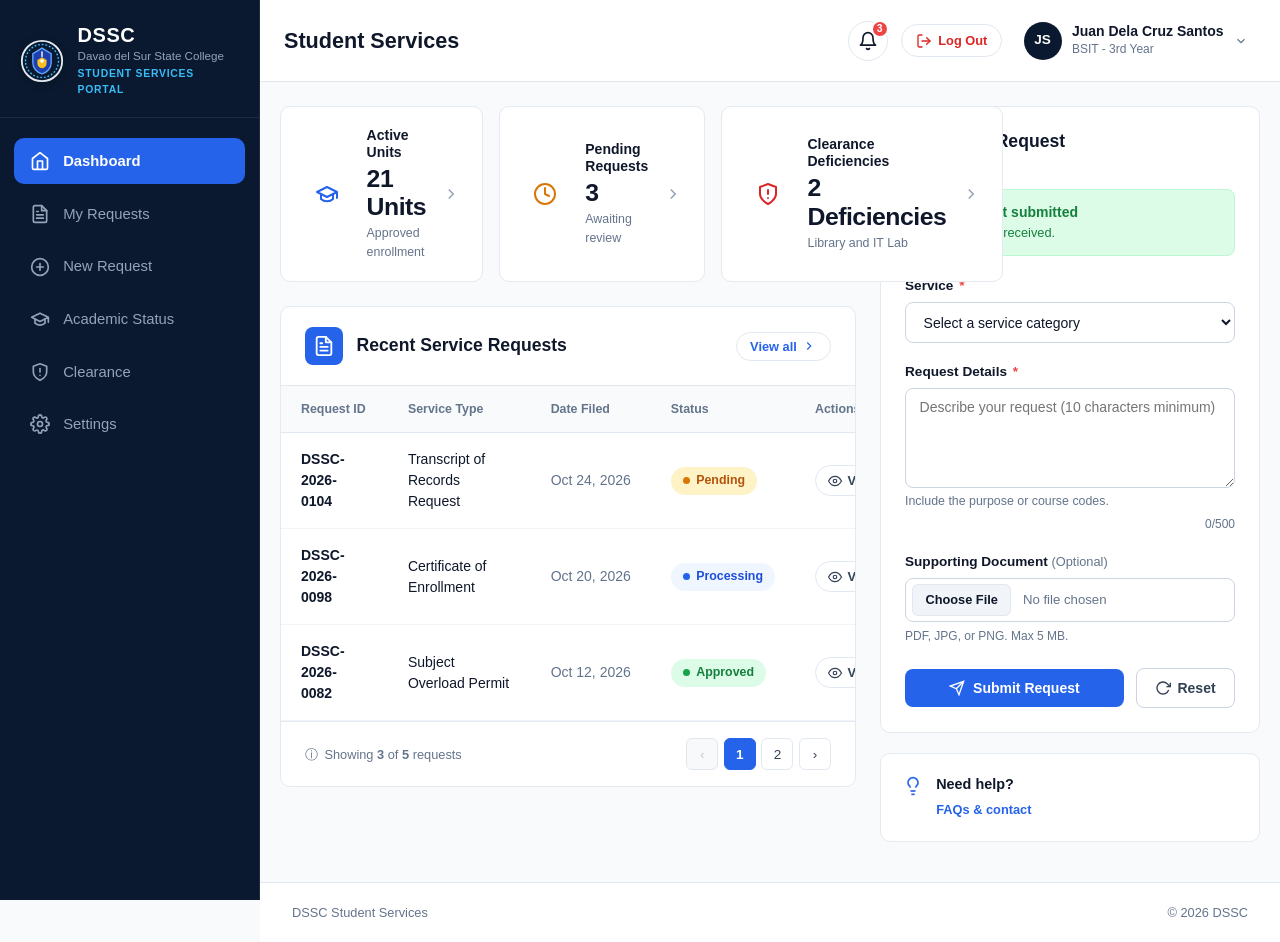
==== commit 46663bd3: "Update DSSC Student Services" ====
--- a/index.html
+++ b/index.html
@@ -3,12 +3,8 @@
 <head>
   <meta charset="UTF-8">
   <meta name="viewport" content="width=device-width, initial-scale=1.0">
-  <meta name="description" content="Davao del Sur State College (DSSC) Student Services Portal - Manage academic and administrative services in one place.">
-  <title>Student Services Dashboard - Davao del Sur State College</title>
-  <!-- Google Fonts: Inter for clean typography matching the design -->
-  <link rel="preconnect" href="https://fonts.googleapis.com">
-  <link rel="preconnect" href="https://fonts.gstatic.com" crossorigin>
-  <link href="https://fonts.googleapis.com/css2?family=Plus+Jakarta+Sans:wght@400;500;600;700;800&display=swap" rel="stylesheet">
+  <meta name="description" content="DSSC Student Services">
+  <title>DSSC Student Services</title>
   <link rel="stylesheet" href="styles.css">
 </head>
 <body>
@@ -32,16 +28,16 @@
           </svg>
         </div>
         <h1 class="login-title">DSSC Portal Login</h1>
-        <p class="login-subtitle">Davao del Sur State College &bull; Student Services</p>
+        <p class="login-subtitle">Student Services</p>
       </div>
 
       <!-- Role Selection Tabs -->
       <div class="login-role-tabs">
         <button type="button" class="role-tab active" id="tabStudent" data-role="student">
-          <span>🎓</span> Student Portal
+          Student
         </button>
         <button type="button" class="role-tab" id="tabAdmin" data-role="admin">
-          <span>🛡️</span> Administrator
+          Administrator
         </button>
       </div>
 
@@ -66,15 +62,12 @@
         </button>
 
         <div class="quick-demo-logins">
-          <span class="demo-tag">One-Click Demo:</span>
+          <span class="demo-tag">Demo access:</span>
           <button type="button" class="btn-demo" id="quickStudentBtn">Demo Student</button>
           <button type="button" class="btn-demo" id="quickAdminBtn">Demo Admin</button>
         </div>
       </form>
 
-      <div class="login-footer">
-        <p>&copy; 2026 Davao del Sur State College &bull; Academic Laboratory Prototype</p>
-      </div>
     </div>
   </div>
 
@@ -147,7 +140,7 @@
                   <line x1="8" y1="12" x2="16" y2="12"/>
                 </svg>
               </span>
-              <span class="nav-text">Request a Service</span>
+              <span class="nav-text">New Request</span>
             </a>
           </li>
           <li class="nav-item">
@@ -187,21 +180,6 @@
         </ul>
       </nav>
 
-      <!-- Sidebar Bottom Slogan with Mountain Graphic -->
-      <div class="sidebar-bottom">
-        <div class="mountain-graphic" aria-hidden="true">
-          <svg viewBox="0 0 200 60" fill="none" xmlns="http://www.w3.org/2000/svg" class="mountain-svg">
-            <path d="M0 60L45 25L90 60Z" fill="#132B4A" opacity="0.6"/>
-            <path d="M60 60L125 12L190 60Z" fill="#1A3A63" opacity="0.9"/>
-            <path d="M125 12L140 28L120 28Z" fill="#38BDF8" opacity="0.4"/>
-            <path d="M130 60L170 30L200 60Z" fill="#132B4A" opacity="0.7"/>
-          </svg>
-        </div>
-        <div class="slogan-text">
-          <span>Learn &bull; Grow &bull; Serve</span>
-          <span class="slogan-school">DSSC</span>
-        </div>
-      </div>
     </aside>
 
     <!-- Mobile Drawer Overlay -->
@@ -221,8 +199,7 @@
           </button>
           
           <div class="header-greeting">
-            <h1 class="header-title">Student Services Dashboard</h1>
-            <p class="header-subtitle">Welcome back, manage your academic and administrative services in one place.</p>
+            <h1 class="header-title">Student Services</h1>
           </div>
         </div>
 
@@ -257,23 +234,20 @@
               </div>
               <ul class="notif-list" id="notifList">
                 <li class="notif-item unread">
-                  <span class="notif-icon" aria-hidden="true">📄</span>
                   <div class="notif-info">
-                    <p class="notif-msg">Your <strong>Transcript of Records</strong> request (DSSC-2026-0104) is received and pending evaluation.</p>
+                    <p class="notif-msg"><strong>Transcript request</strong> DSSC-2026-0104 received; pending review.</p>
                     <span class="notif-time">2 hours ago</span>
                   </div>
                 </li>
                 <li class="notif-item unread">
-                  <span class="notif-icon" aria-hidden="true">🪪</span>
                   <div class="notif-info">
-                    <p class="notif-msg">Certificate of Enrollment (DSSC-2026-0098) is currently processing at the Registrar's Office.</p>
+                    <p class="notif-msg"><strong>Enrollment certificate</strong> DSSC-2026-0098 is processing.</p>
                     <span class="notif-time">Yesterday</span>
                   </div>
                 </li>
                 <li class="notif-item unread">
-                  <span class="notif-icon" aria-hidden="true">⚠️</span>
                   <div class="notif-info">
-                    <p class="notif-msg">Reminder: Settle IT Department Laboratory clearance deficiency before Nov 15.</p>
+                    <p class="notif-msg">Clear the IT Lab deficiency by Nov 15.</p>
                     <span class="notif-time">2 days ago</span>
                   </div>
                 </li>
@@ -337,7 +311,7 @@
                 <div class="metric-content">
                   <h2 class="metric-title" id="cardTitle1">Active Units</h2>
                   <p class="metric-number" id="cardMetric1">21 Units</p>
-                  <p class="metric-subtitle" id="cardDesc1">Enrollment: Approved (1st Sem)</p>
+                  <p class="metric-subtitle" id="cardDesc1">Approved enrollment</p>
                 </div>
                 <div class="metric-arrow" aria-hidden="true">
                   <svg width="18" height="18" viewBox="0 0 24 24" fill="none" stroke="currentColor" stroke-width="2">
@@ -357,7 +331,7 @@
                 <div class="metric-content">
                   <h2 class="metric-title" id="cardTitle2">Pending Requests</h2>
                   <p class="metric-number" id="metricPendingCount">3 Pending</p>
-                  <p class="metric-subtitle" id="cardDesc2">3 Requests awaiting review</p>
+                  <p class="metric-subtitle" id="cardDesc2">Awaiting review</p>
                 </div>
                 <div class="metric-arrow" aria-hidden="true">
                   <svg width="18" height="18" viewBox="0 0 24 24" fill="none" stroke="currentColor" stroke-width="2">
@@ -378,7 +352,7 @@
                 <div class="metric-content">
                   <h2 class="metric-title" id="cardTitle3">Clearance Deficiencies</h2>
                   <p class="metric-number" id="cardMetric3">2 Deficiencies</p>
-                  <p class="metric-subtitle" id="cardDesc3">Library &amp; Dept requirements pending</p>
+                  <p class="metric-subtitle" id="cardDesc3">Library and IT Lab</p>
                 </div>
                 <div class="metric-arrow" aria-hidden="true">
                   <svg width="18" height="18" viewBox="0 0 24 24" fill="none" stroke="currentColor" stroke-width="2">
@@ -391,9 +365,8 @@
 
             <!-- Admin Notice Banner (Visible only in Admin Mode) -->
             <div class="admin-notice-pill" id="adminNoticeBanner" hidden>
-              <span class="notice-shield" aria-hidden="true">🛡️</span>
               <div>
-                <strong>Administrator Mode Active:</strong> Review student requests in real-time. Use the <em>Approve</em> or <em>Process</em> buttons below to update records.
+                <strong>Administrator mode:</strong> Review and update requests below.
               </div>
             </div>
 
@@ -414,13 +387,12 @@
                   </div>
                   <div>
                     <h2 class="card-title-text" id="tableHeading">Recent Service Requests</h2>
-                    <p class="card-subtitle-text" id="tableSubtitle">Track the status of your service requests and view updates in real time.</p>
                   </div>
                 </div>
 
                 <div class="head-right-actions">
                   <button type="button" class="btn-link-action" id="viewAllBtn">
-                    <span>View All Requests</span>
+                    <span>View all</span>
                     <svg width="14" height="14" viewBox="0 0 24 24" fill="none" stroke="currentColor" stroke-width="2">
                       <polyline points="9 18 15 12 9 6"/>
                     </svg>
@@ -445,7 +417,6 @@
                     <tr data-id="DSSC-2026-0104" data-type="Transcript of Records Request" data-date="Oct 24, 2026" data-status="Pending">
                       <td data-label="Request ID">
                         <div class="req-id-cell">
-                          <span class="row-type-icon" aria-hidden="true">📄</span>
                           <span class="id-code">DSSC-2026-0104</span>
                         </div>
                       </td>
@@ -479,7 +450,6 @@
                     <tr data-id="DSSC-2026-0098" data-type="Certificate of Enrollment" data-date="Oct 20, 2026" data-status="Processing">
                       <td data-label="Request ID">
                         <div class="req-id-cell">
-                          <span class="row-type-icon" aria-hidden="true">🪪</span>
                           <span class="id-code">DSSC-2026-0098</span>
                         </div>
                       </td>
@@ -511,7 +481,6 @@
                     <tr data-id="DSSC-2026-0082" data-type="Subject Overload Permit" data-date="Oct 12, 2026" data-status="Approved">
                       <td data-label="Request ID">
                         <div class="req-id-cell">
-                          <span class="row-type-icon" aria-hidden="true">📄</span>
                           <span class="id-code">DSSC-2026-0082</span>
                         </div>
                       </td>
@@ -540,7 +509,6 @@
                     <tr data-id="DSSC-2026-0075" data-type="Document Requisition" data-date="Oct 05, 2026" data-status="Approved">
                       <td data-label="Request ID">
                         <div class="req-id-cell">
-                          <span class="row-type-icon" aria-hidden="true">📄</span>
                           <span class="id-code">DSSC-2026-0075</span>
                         </div>
                       </td>
@@ -569,7 +537,6 @@
                     <tr data-id="DSSC-2026-0069" data-type="Certificate of Enrollment" data-date="Sep 28, 2026" data-status="Processing">
                       <td data-label="Request ID">
                         <div class="req-id-cell">
-                          <span class="row-type-icon" aria-hidden="true">🪪</span>
                           <span class="id-code">DSSC-2026-0069</span>
                         </div>
                       </td>
@@ -634,8 +601,7 @@
                   </svg>
                 </div>
                 <div>
-                  <h2 class="card-title-text">Request a Service</h2>
-                  <p class="card-subtitle-text">Submit a new service request and we'll process it as soon as possible.</p>
+                  <h2 class="card-title-text">New Request</h2>
                 </div>
               </div>
 
@@ -647,8 +613,8 @@
                   </svg>
                 </div>
                 <div class="alert-content">
-                  <p class="alert-heading">Request Submitted Successfully!</p>
-                  <p class="alert-sub" id="successDetailText">Your request has been filed for processing.</p>
+                  <p class="alert-heading">Request submitted</p>
+                  <p class="alert-sub" id="successDetailText">Request received.</p>
                 </div>
               </div>
 
@@ -658,14 +624,14 @@
                 <!-- Field 1: Service Category Dropdown -->
                 <div class="form-field-group">
                   <label for="serviceCategory" class="field-label" id="serviceCategory-label">
-                    Service Category <span class="asterisk" aria-hidden="true">*</span>
+                    Service <span class="asterisk" aria-hidden="true">*</span>
                   </label>
                   <div class="select-wrapper">
                     <select 
                       id="serviceCategory" 
                       name="serviceCategory" 
                       class="field-input field-select" 
-                      aria-describedby="serviceCategory-help categoryError" 
+                      aria-describedby="categoryError"
                       aria-required="true"
                       required>
                       <option value="">Select a service category</option>
@@ -675,7 +641,6 @@
                       <option value="Subject Overload Permit">Subject Overload Permit</option>
                     </select>
                   </div>
-                  <small class="field-help-text" id="serviceCategory-help">Choose the official DSSC service or document you require.</small>
                   <p class="error-msg" id="categoryError" aria-live="assertive" hidden></p>
                 </div>
 
@@ -690,11 +655,11 @@
                     rows="4" 
                     maxlength="500"
                     class="field-input field-textarea" 
-                    placeholder="Provide a brief description of your request (minimum 10 characters)..."
+                    placeholder="Describe your request (10 characters minimum)"
                     aria-describedby="requestDetails-help detailsError charCounter"
                     aria-required="true"
                     required></textarea>
-                  <small class="field-help-text" id="requestDetails-help">Provide clear academic reasons, subject codes, or purpose for processing.</small>
+                  <small class="field-help-text" id="requestDetails-help">Include the purpose or course codes.</small>
                   <div class="textarea-bottom-row">
                     <p class="error-msg" id="detailsError" aria-live="assertive" hidden></p>
                     <span class="char-count" id="charCounter" aria-live="polite">0/500</span>
@@ -719,7 +684,7 @@
                       <span class="chosen-filename" id="chosenFileName">No file chosen</span>
                     </label>
                   </div>
-                  <small class="file-help-text" id="supportingDoc-help">Accepted formats: PDF, JPG, PNG (Max size: 5MB)</small>
+                  <small class="file-help-text" id="supportingDoc-help">PDF, JPG, or PNG. Max 5 MB.</small>
                 </div>
 
                 <!-- Form Action Buttons -->
@@ -754,8 +719,7 @@
               </div>
               <div class="help-text-content">
                 <h3 class="help-heading">Need help?</h3>
-                <p class="help-desc">Make sure to provide complete and accurate information to avoid delays.</p>
-                <button type="button" class="btn-help-link" id="helpModalBtn">View Support FAQs &amp; Contacts &rarr;</button>
+                <button type="button" class="btn-help-link" id="helpModalBtn">FAQs &amp; contact</button>
               </div>
             </div>
 
@@ -768,12 +732,10 @@
       <!-- Portal Footer -->
       <footer class="app-footer">
         <div class="footer-left">
-          <span>Davao del Sur State College</span>
-          <span class="footer-divider">|</span>
-          <span>Student Services Portal</span>
+          <span>DSSC Student Services</span>
         </div>
         <div class="footer-right">
-          <span>&copy; 2026 DSSC. All rights reserved.</span>
+          <span>&copy; 2026 DSSC</span>
         </div>
       </footer>
 
@@ -835,7 +797,7 @@
       <div class="modal-header">
         <div class="modal-title-group">
           <span class="modal-badge-id">AY 2026-2027 &bull; 1st Semester</span>
-          <h2 class="modal-title" id="academicModalTitle">Academic &amp; Enrollment Status</h2>
+          <h2 class="modal-title" id="academicModalTitle">Enrollment</h2>
         </div>
         <button type="button" class="modal-close-btn" data-close-modal="academicStatusModal" aria-label="Close dialog">&times;</button>
       </div>
@@ -960,59 +922,49 @@
     <div class="modal-dialog">
       <div class="modal-header">
         <div class="modal-title-group">
-          <span class="modal-badge-id" style="background-color: #FEF2F2; color: #DC2626;">2 Deficiencies Pending</span>
-          <h2 class="modal-title" id="clearanceModalTitle">Institutional Clearance Status</h2>
+          <h2 class="modal-title" id="clearanceModalTitle">Clearance</h2>
         </div>
         <button type="button" class="modal-close-btn" data-close-modal="clearanceModal" aria-label="Close dialog">&times;</button>
       </div>
       <div class="modal-body">
-        <p class="modal-intro-text">Track your clearances across academic and administrative departments for 1st Semester AY 2026-2027.</p>
-        
         <div class="clearance-checklist">
           <!-- Item 1: Registrar -->
           <div class="clearance-item status-in-progress">
-            <div class="clearance-icon" aria-hidden="true">⏳</div>
             <div class="clearance-details">
               <strong>Office of the University Registrar</strong>
-              <p>Form 137 / PSA Birth Certificate validation in process.</p>
+              <p>Form 137 and birth certificate validation.</p>
             </div>
             <span class="status-pill pill-processing"><span class="status-dot"></span> In Progress</span>
           </div>
 
           <!-- Item 2: Library -->
           <div class="clearance-item status-cleared">
-            <div class="clearance-icon" aria-hidden="true">✅</div>
             <div class="clearance-details">
               <strong>College Library Services</strong>
-              <p>No overdue book loans or library fines recorded.</p>
+              <p>No outstanding loans or fines.</p>
             </div>
             <span class="status-pill pill-approved"><span class="status-dot"></span> Cleared</span>
           </div>
 
           <!-- Item 3: SAS -->
           <div class="clearance-item status-cleared">
-            <div class="clearance-icon" aria-hidden="true">✅</div>
             <div class="clearance-details">
               <strong>Student Affairs &amp; Services (SAS)</strong>
-              <p>Institutional orientation &amp; student handbook compliance cleared.</p>
+              <p>Orientation and handbook requirements met.</p>
             </div>
             <span class="status-pill pill-approved"><span class="status-dot"></span> Cleared</span>
           </div>
 
           <!-- Item 4: IT Lab -->
           <div class="clearance-item status-deficient">
-            <div class="clearance-icon" aria-hidden="true">⚠️</div>
             <div class="clearance-details">
               <strong>IT Department Laboratories</strong>
-              <p>Deficiency: Return IT631 IoT Microcontroller kit to Lab 3 custodian.</p>
+              <p>Return the IT631 kit to the Lab 3 custodian.</p>
             </div>
             <span class="status-pill pill-pending" style="background-color: #FEE2E2; color: #B91C1C;"><span class="status-dot" style="background-color: #DC2626;"></span> Deficient</span>
           </div>
         </div>
 
-        <div class="clearance-notice-box">
-          <strong>Notice to Students:</strong> Please clear all pending laboratory equipment deficiencies prior to final exam clearance signing.
-        </div>
       </div>
       <div class="modal-footer">
         <button type="button" class="btn-primary-modal" id="requestRecheckBtn">Request Clearance Re-check</button>
@@ -1028,8 +980,7 @@
     <div class="modal-dialog">
       <div class="modal-header">
         <div class="modal-title-group">
-          <span class="modal-badge-id">Preferences &bull; DSSC Portal</span>
-          <h2 class="modal-title" id="settingsModalTitle">Portal &amp; Account Settings</h2>
+          <h2 class="modal-title" id="settingsModalTitle">Settings</h2>
         </div>
         <button type="button" class="modal-close-btn" data-close-modal="settingsModal" aria-label="Close dialog">&times;</button>
       </div>
@@ -1039,7 +990,7 @@
           <div class="setting-toggle-row">
             <div>
               <strong>SMS Request Status Alerts</strong>
-              <p class="setting-desc">Receive instant text updates when a request is approved.</p>
+              <p class="setting-desc">Request status by text.</p>
             </div>
             <label class="switch-toggle" for="smsToggle">
               <input type="checkbox" id="smsToggle" checked>
@@ -1050,7 +1001,7 @@
           <div class="setting-toggle-row">
             <div>
               <strong>Email Notifications</strong>
-              <p class="setting-desc">Send official copies and clearance digests to your student email.</p>
+              <p class="setting-desc">Updates sent to your student email.</p>
             </div>
             <label class="switch-toggle" for="emailToggle" style="margin-left:auto;">
               <input type="checkbox" id="emailToggle" checked>
@@ -1061,7 +1012,7 @@
           <div class="setting-toggle-row">
             <div>
               <strong>High Contrast Focus Indicators</strong>
-              <p class="setting-desc">Enhance button outlines for keyboard accessibility.</p>
+              <p class="setting-desc">Improve keyboard focus visibility.</p>
             </div>
             <label class="switch-toggle" for="contrastToggle" style="margin-left:auto;">
               <input type="checkbox" id="contrastToggle" checked>
@@ -1094,7 +1045,6 @@
     <div class="modal-dialog">
       <div class="modal-header">
         <div class="modal-title-group">
-          <span class="modal-badge-id">Official Student Record</span>
           <h2 class="modal-title" id="profileModalTitle">Student Profile</h2>
         </div>
         <button type="button" class="modal-close-btn" data-close-modal="userProfileModal" aria-label="Close dialog">&times;</button>
@@ -1149,31 +1099,30 @@
     <div class="modal-dialog">
       <div class="modal-header">
         <div class="modal-title-group">
-          <span class="modal-badge-id">Support &amp; Assistance</span>
-          <h2 class="modal-title" id="helpModalTitle">Student Services Help Desk</h2>
+          <h2 class="modal-title" id="helpModalTitle">Help &amp; contact</h2>
         </div>
         <button type="button" class="modal-close-btn" data-close-modal="helpModal" aria-label="Close dialog">&times;</button>
       </div>
       <div class="modal-body">
         <div class="faq-accordion">
           <details class="faq-item" open>
-            <summary class="faq-summary">How long does Document Requisition take?</summary>
-            <p class="faq-answer">Certificates of Enrollment and Good Moral Characters are typically released within 1 to 2 working days. Official Transcripts of Records (TOR) take 3 to 5 working days upon document validation.</p>
+            <summary class="faq-summary">How long do requests take?</summary>
+            <p class="faq-answer">Enrollment certificates and good moral character certificates take 1–2 working days. Transcripts take 3–5 working days after validation.</p>
           </details>
           <details class="faq-item">
             <summary class="faq-summary">How do I submit a Subject Overload request?</summary>
-            <p class="faq-answer">Subject overload permits are granted strictly to graduating students or those with special curriculum sequencing. Select 'Subject Overload Permit' on the Request Form and describe your subjects and reasons.</p>
+            <p class="faq-answer">Overload permits are for graduating students or approved curriculum exceptions. Select the permit and include your subjects and reason.</p>
           </details>
           <details class="faq-item">
             <summary class="faq-summary">What should I do if my clearance shows a deficiency?</summary>
-            <p class="faq-answer">Visit the indicated office (e.g., College Library or IT Lab 3 custodian) with your student ID to settle your loan, return equipment, or submit missing requirements.</p>
+            <p class="faq-answer">Contact the listed office to return items or submit missing requirements.</p>
           </details>
         </div>
 
         <div class="support-contact-box">
-          <strong>Need further assistance?</strong>
-          <p>Office of the University Registrar: <a href="mailto:registrar@dssc.edu.ph">registrar@dssc.edu.ph</a></p>
-          <p>Office Hours: Monday &ndash; Friday, 8:00 AM &ndash; 5:00 PM</p>
+          <strong>Registrar</strong>
+          <p><a href="mailto:registrar@dssc.edu.ph">registrar@dssc.edu.ph</a></p>
+          <p>Monday–Friday, 8:00 AM–5:00 PM</p>
         </div>
       </div>
       <div class="modal-footer">
--- a/styles.css
+++ b/styles.css
@@ -18,7 +18,7 @@
   --primary-blue-light: #EFF6FF;
 
   /* Surface & Canvas Colors */
-  --page-bg: #F4F6FA;                /* Light crisp dashboard canvas */
+  --page-bg: #F8FAFC;
   --card-bg: #FFFFFF;                /* Pure white surface card */
   --border-light: #E2E8F0;           /* Subtle 1px boundary border */
   --border-card: #E5E9F0;
@@ -30,22 +30,6 @@
   --text-muted: #64748B;            /* Slate 500 secondary notes */
   --text-placeholder: #94A3B8;
 
-  /* Metric Card Themes */
-  --metric-blue-bg: #F0F7FF;
-  --metric-blue-border: #DBEAFE;
-  --metric-blue-bubble: #E0EFFF;
-  --metric-blue-text: #1E40AF;
-
-  --metric-yellow-bg: #FEFCE8;
-  --metric-yellow-border: #FEF08A;
-  --metric-yellow-bubble: #FEF3C7;
-  --metric-yellow-text: #854D0E;
-
-  --metric-red-bg: #FEF2F2;
-  --metric-red-border: #FECACA;
-  --metric-red-bubble: #FEE2E2;
-  --metric-red-text: #991B1B;
-
   /* Status Badge Colors */
   --status-pending-bg: #FEF3C7;
   --status-pending-text: #B45309;
@@ -61,9 +45,7 @@
 
   /* Layout Constants */
   --sidebar-width: 260px;
-  --font-family-main: "Plus Jakarta Sans", -apple-system, BlinkMacSystemFont, "Segoe UI", Roboto, sans-serif;
-  --shadow-card: 0 1px 3px rgba(15, 23, 42, 0.04), 0 1px 2px rgba(15, 23, 42, 0.02);
-  --shadow-hover: 0 4px 12px rgba(15, 23, 42, 0.06);
+  --font-family-main: "Segoe UI", -apple-system, BlinkMacSystemFont, Roboto, sans-serif;
 }
 
 /* --------------------------------------------------------------------------
@@ -184,7 +166,7 @@
   z-index: 1000;
   transform: translateX(-100%); /* Hidden off-canvas drawer on mobile */
   transition: transform 0.3s cubic-bezier(0.4, 0, 0.2, 1);
-  box-shadow: 2px 0 16px rgba(0, 0, 0, 0.25);
+  box-shadow: none;
   overflow-y: auto;
   -webkit-overflow-scrolling: touch;
 }
@@ -318,7 +300,7 @@
   background-color: var(--primary-blue);
   color: #FFFFFF;
   font-weight: 600;
-  box-shadow: 0 4px 12px rgba(37, 99, 235, 0.35);
+  box-shadow: none;
 }
 
 .nav-icon {
@@ -326,43 +308,6 @@
   align-items: center;
   justify-content: center;
   flex-shrink: 0;
-}
-
-/* Bottom Mountain Slogan Graphic */
-.sidebar-bottom {
-  margin-top: auto;
-  position: relative;
-  padding: 1.25rem 1.25rem 1.5rem;
-  border-top: 1px solid rgba(255, 255, 255, 0.06);
-  background: linear-gradient(180deg, rgba(10, 25, 47, 0) 0%, rgba(19, 43, 74, 0.4) 100%);
-  text-align: center;
-}
-
-.mountain-graphic {
-  width: 100%;
-  height: 48px;
-  margin-bottom: 0.5rem;
-  opacity: 0.8;
-}
-
-.mountain-svg {
-  width: 100%;
-  height: 100%;
-}
-
-.slogan-text {
-  font-size: 0.75rem;
-  color: #94A3B8;
-  letter-spacing: 0.5px;
-  display: flex;
-  flex-direction: column;
-  gap: 2px;
-}
-
-.slogan-school {
-  font-weight: 700;
-  color: #E2E8F0;
-  letter-spacing: 1px;
 }
 
 /* Mobile Overlay */
@@ -373,7 +318,6 @@
   width: 100vw;
   height: 100vh;
   background-color: rgba(10, 25, 47, 0.6);
-  backdrop-filter: blur(2px);
   z-index: 999;
   opacity: 0;
   pointer-events: none;
@@ -427,6 +371,7 @@
   border-radius: 8px;
   width: 40px;
   height: 40px;
+  flex-shrink: 0;
   font-size: 1.25rem;
   cursor: pointer;
   color: var(--text-heading);
@@ -441,15 +386,6 @@
   font-weight: 700;
   color: var(--text-heading);
   line-height: 1.2;
-}
-
-.header-subtitle {
-  font-size: 0.85rem;
-  color: var(--text-muted);
-  margin-top: 3px;
-  white-space: nowrap;
-  overflow: hidden;
-  text-overflow: ellipsis;
 }
 
 .header-right {
@@ -664,19 +600,20 @@
 }
 
 .metric-card {
-  border-radius: 14px;
+  border: 1px solid var(--border-card);
+  border-radius: 10px;
   padding: 1.25rem 1.35rem;
   display: flex;
   align-items: center;
   gap: 1rem;
   position: relative;
   transition: transform 0.2s ease, box-shadow 0.2s ease;
-  box-shadow: var(--shadow-card);
+  box-shadow: none;
 }
 
 .metric-card:hover {
-  transform: translateY(-2px);
-  box-shadow: var(--shadow-hover);
+  transform: none;
+  box-shadow: none;
 }
 
 .metric-icon-bubble {
@@ -722,34 +659,31 @@
 
 /* Card 1: Active Units (Blue Theme) */
 .card-active-units {
-  background-color: var(--metric-blue-bg);
-  border: 1px solid var(--metric-blue-border);
+  background-color: var(--card-bg);
 }
 
 .bubble-blue {
-  background-color: var(--metric-blue-bubble);
+  background-color: transparent;
   color: var(--primary-blue);
 }
 
 /* Card 2: Pending Requests (Yellow/Cream Theme) */
 .card-pending-requests {
-  background-color: var(--metric-yellow-bg);
-  border: 1px solid var(--metric-yellow-border);
+  background-color: var(--card-bg);
 }
 
 .bubble-yellow {
-  background-color: var(--metric-yellow-bubble);
+  background-color: transparent;
   color: #D97706;
 }
 
 /* Card 3: Clearance Deficiencies (Red/Pink Theme) */
 .card-clearance {
-  background-color: var(--metric-red-bg);
-  border: 1px solid var(--metric-red-border);
+  background-color: var(--card-bg);
 }
 
 .bubble-red {
-  background-color: var(--metric-red-bubble);
+  background-color: transparent;
   color: #DC2626;
 }
 
@@ -770,18 +704,14 @@
   display: flex !important;
 }
 
-.notice-shield {
-  font-size: 1.25rem;
-}
-
 /* --------------------------------------------------------------------------
    8. Recent Service Requests Table Card
    -------------------------------------------------------------------------- */
 .content-card {
   background-color: var(--card-bg);
   border: 1px solid var(--border-card);
-  border-radius: 14px;
-  box-shadow: var(--shadow-card);
+  border-radius: 10px;
+  box-shadow: none;
 }
 
 .card-head-bar {
@@ -948,10 +878,6 @@
   gap: 0.5rem;
 }
 
-.row-type-icon {
-  font-size: 1rem;
-}
-
 .id-code {
   font-family: inherit;
   font-weight: 600;
@@ -1422,13 +1348,6 @@
   color: var(--text-heading);
 }
 
-.help-desc {
-  font-size: 0.8rem;
-  color: var(--text-muted);
-  margin-top: 3px;
-  line-height: 1.4;
-}
-
 /* --------------------------------------------------------------------------
    11. Portal Footer
    -------------------------------------------------------------------------- */
@@ -1442,11 +1361,6 @@
   font-size: 0.8rem;
   color: var(--text-muted);
   margin-top: auto;
-}
-
-.footer-divider {
-  margin: 0 0.5rem;
-  color: #CBD5E1;
 }
 
 /* --------------------------------------------------------------------------
@@ -1459,7 +1373,6 @@
   width: 100vw;
   height: 100vh;
   background-color: rgba(15, 23, 42, 0.5);
-  backdrop-filter: blur(3px);
   z-index: 2000;
   display: none; /* Hidden by default - prevents blocking page load! */
   align-items: center;
@@ -1477,17 +1390,12 @@
 
 .modal-dialog {
   background-color: #FFFFFF;
-  border-radius: 14px;
+  border-radius: 10px;
   width: 100%;
   max-width: 520px;
-  box-shadow: 0 20px 25px -5px rgba(0, 0, 0, 0.1), 0 10px 10px -5px rgba(0, 0, 0, 0.04);
+  box-shadow: none;
   overflow: hidden;
-  animation: modalFadeIn 0.2s ease-out;
-}
-
-@keyframes modalFadeIn {
-  from { opacity: 0; transform: scale(0.96); }
-  to { opacity: 1; transform: scale(1); }
+  animation: none;
 }
 
 .modal-header {
@@ -1621,11 +1529,6 @@
   margin-bottom: 0.5rem;
 }
 
-.modal-intro-text {
-  font-size: 0.85rem;
-  color: var(--text-muted);
-}
-
 /* Modal Info Header Strip */
 .modal-info-strip {
   background-color: #F8FAFC;
@@ -1737,11 +1640,6 @@
   background-color: #FFFFFF;
 }
 
-.clearance-icon {
-  font-size: 1.25rem;
-  flex-shrink: 0;
-}
-
 .clearance-details {
   flex: 1;
   min-width: 0;
@@ -1757,16 +1655,6 @@
   font-size: 0.8rem;
   color: var(--text-muted);
   margin-top: 1px;
-}
-
-.clearance-notice-box {
-  background-color: #FEF3C7;
-  border: 1px solid #FDE68A;
-  color: #92400E;
-  padding: 0.75rem 1rem;
-  border-radius: 8px;
-  font-size: 0.8rem;
-  line-height: 1.4;
 }
 
 /* Settings Form & Toggles */
@@ -1961,10 +1849,10 @@
   background-color: #FFFFFF;
   border: 1px solid var(--border-light);
   border-radius: 12px;
-  box-shadow: 0 10px 25px -5px rgba(0, 0, 0, 0.15), 0 8px 10px -6px rgba(0, 0, 0, 0.1);
+  box-shadow: none;
   z-index: 1500;
   overflow: hidden;
-  animation: modalFadeIn 0.2s ease-out;
+  animation: none;
 }
 
 .notif-head {
@@ -2012,11 +1900,6 @@
 
 .notif-item.unread {
   background-color: #F0F7FF;
-}
-
-.notif-icon {
-  font-size: 1.1rem;
-  flex-shrink: 0;
 }
 
 .notif-info {
@@ -2076,14 +1959,9 @@
 }
 
 /* Focus Pulse / Card Target Animation */
-@keyframes targetHighlight {
-  0% { box-shadow: 0 0 0 4px rgba(37, 99, 235, 0.4); }
-  50% { box-shadow: 0 0 0 8px rgba(37, 99, 235, 0.2); }
-  100% { box-shadow: var(--shadow-card); }
-}
-
 .card-highlight-active {
-  animation: targetHighlight 1.5s ease-out;
+  outline: 2px solid var(--primary-blue);
+  outline-offset: -2px;
 }
 
 /* Toast Notification System */
@@ -2097,7 +1975,7 @@
   border-radius: 8px;
   font-size: 0.875rem;
   font-weight: 600;
-  box-shadow: 0 10px 25px -5px rgba(0, 0, 0, 0.25);
+  box-shadow: none;
   display: flex;
   align-items: center;
   gap: 0.65rem;
@@ -2105,7 +1983,7 @@
   opacity: 0;
   transform: translateY(20px);
   transition: opacity 0.25s ease-out, transform 0.25s ease-out;
-  border-left: 4px solid var(--primary-blue);
+  border: 1px solid var(--border-light);
   max-width: 90vw;
   pointer-events: none;
 }
@@ -2116,11 +1994,6 @@
   pointer-events: auto;
 }
 
-.portal-toast--success { border-left-color: #22c55e; }
-.portal-toast--error   { border-left-color: #ef4444; }
-.portal-toast--info    { border-left-color: #3b82f6; }
-
-.portal-toast .toast-icon { font-size: 1rem; flex-shrink: 0; }
 .portal-toast .toast-msg  { line-height: 1.4; }
 
 @keyframes toastSlideUp {
@@ -2144,6 +2017,19 @@
 
   .profile-caret {
     display: flex;
+  }
+}
+
+@media (min-width: 768px) and (max-width: 1023px) {
+  .profile-details,
+  .profile-caret {
+    display: none;
+  }
+}
+
+@media (min-width: 768px) and (max-width: 820px) {
+  .search-box {
+    width: 180px;
   }
 }
 
@@ -2172,6 +2058,12 @@
   .dashboard-layout-grid {
     grid-template-columns: 1fr 380px;
     gap: 1.5rem;
+  }
+}
+
+@media (min-width: 1100px) and (max-width: 1299px) {
+  .search-box {
+    display: none;
   }
 }
 
@@ -2201,10 +2093,6 @@
     font-size: 1.15rem;
   }
 
-  .header-subtitle {
-    font-size: 0.775rem;
-  }
-
   /* Dashboard canvas & cards */
   .dashboard-canvas {
     padding: 1rem 0.85rem 2rem;
@@ -2237,41 +2125,99 @@
     padding: 1.25rem 1rem;
   }
 
-  .footer-divider {
-    display: none;
-  }
-
   /* Modal responsiveness */
   .modal-dialog {
     max-width: 100%;
     margin: 0.5rem;
+    max-height: calc(100vh - 2rem);
+    max-height: calc(100dvh - 2rem);
+    display: flex;
+    flex-direction: column;
+  }
+
+  .modal-body {
+    overflow-y: auto;
+    overscroll-behavior: contain;
+  }
+}
+
+@media (max-width: 767px) {
+  .mobile-toggle,
+  .notification-btn {
+    width: 44px;
+    height: 44px;
+  }
+
+  .btn-logout,
+  .user-profile {
+    min-height: 44px;
+  }
+
+  .notification-popover {
+    position: fixed;
+    top: 7.75rem;
+    right: 1rem;
+    width: min(340px, calc(100vw - 2rem));
+    max-width: calc(100vw - 2rem);
+    max-height: calc(100vh - 8.5rem);
+    max-height: calc(100dvh - 8.5rem);
+    overflow-y: auto;
+  }
+}
+
+@media (min-width: 481px) and (max-width: 767px) {
+  .top-header {
+    flex-wrap: wrap;
+  }
+
+  .header-left,
+  .header-right {
+    flex: 1 1 100%;
+  }
+
+  .header-right {
+    flex-wrap: wrap;
+  }
+
+  .search-box {
+    display: block;
+    order: 1;
+    flex: 1 1 180px;
+    width: auto;
   }
 }
 
 @media (max-width: 480px) {
-  /* Compact mobile header (360px - 414px viewports) */
+  /* Stack the header so the title and search remain usable on compact screens. */
   .top-header {
+    flex-wrap: wrap;
     padding: 0.65rem 0.75rem;
     gap: 0.5rem;
   }
 
+  .header-left,
+  .header-right {
+    flex: 1 1 100%;
+  }
+
+  .header-right {
+    flex-wrap: wrap;
+    justify-content: flex-end;
+  }
+
+  .search-box {
+    display: block;
+    order: 1;
+    flex: 1 0 100%;
+    width: auto;
+  }
+
   .header-title {
     font-size: 1.05rem;
   }
 
-  .header-subtitle {
-    display: none; /* Hide subtitle on tiny viewports to keep header compact */
-  }
-
   .mobile-toggle {
-    width: 36px;
-    height: 36px;
     font-size: 1.15rem;
-  }
-
-  .notification-btn {
-    width: 36px;
-    height: 36px;
   }
 
   .btn-logout {
@@ -2348,7 +2294,7 @@
   left: 0;
   width: 100vw;
   height: 100vh;
-  background: radial-gradient(circle at 50% 25%, #183354 0%, #081324 100%);
+  background: var(--sidebar-bg);
   display: flex;
   align-items: center;
   justify-content: center;
@@ -2363,12 +2309,12 @@
 
 .login-card {
   background-color: #FFFFFF;
-  border-radius: 18px;
+  border-radius: 12px;
   width: 100%;
   max-width: 440px;
   padding: 2.25rem 2rem;
-  box-shadow: 0 25px 60px -15px rgba(0, 0, 0, 0.45);
-  animation: modalFadeIn 0.25s ease-out;
+  box-shadow: none;
+  animation: none;
 }
 
 .login-header {
@@ -2425,7 +2371,7 @@
 .role-tab.active {
   background-color: #FFFFFF;
   color: var(--primary-blue);
-  box-shadow: 0 2px 6px rgba(0, 0, 0, 0.08);
+  box-shadow: none;
 }
 
 .login-form {
@@ -2492,13 +2438,6 @@
   color: var(--primary-blue);
 }
 
-.login-footer {
-  text-align: center;
-  font-size: 0.75rem;
-  color: var(--text-muted);
-  margin-top: 1.25rem;
-}
-
 /* Logout Button in Header */
 .btn-logout {
   background-color: #FFFFFF;
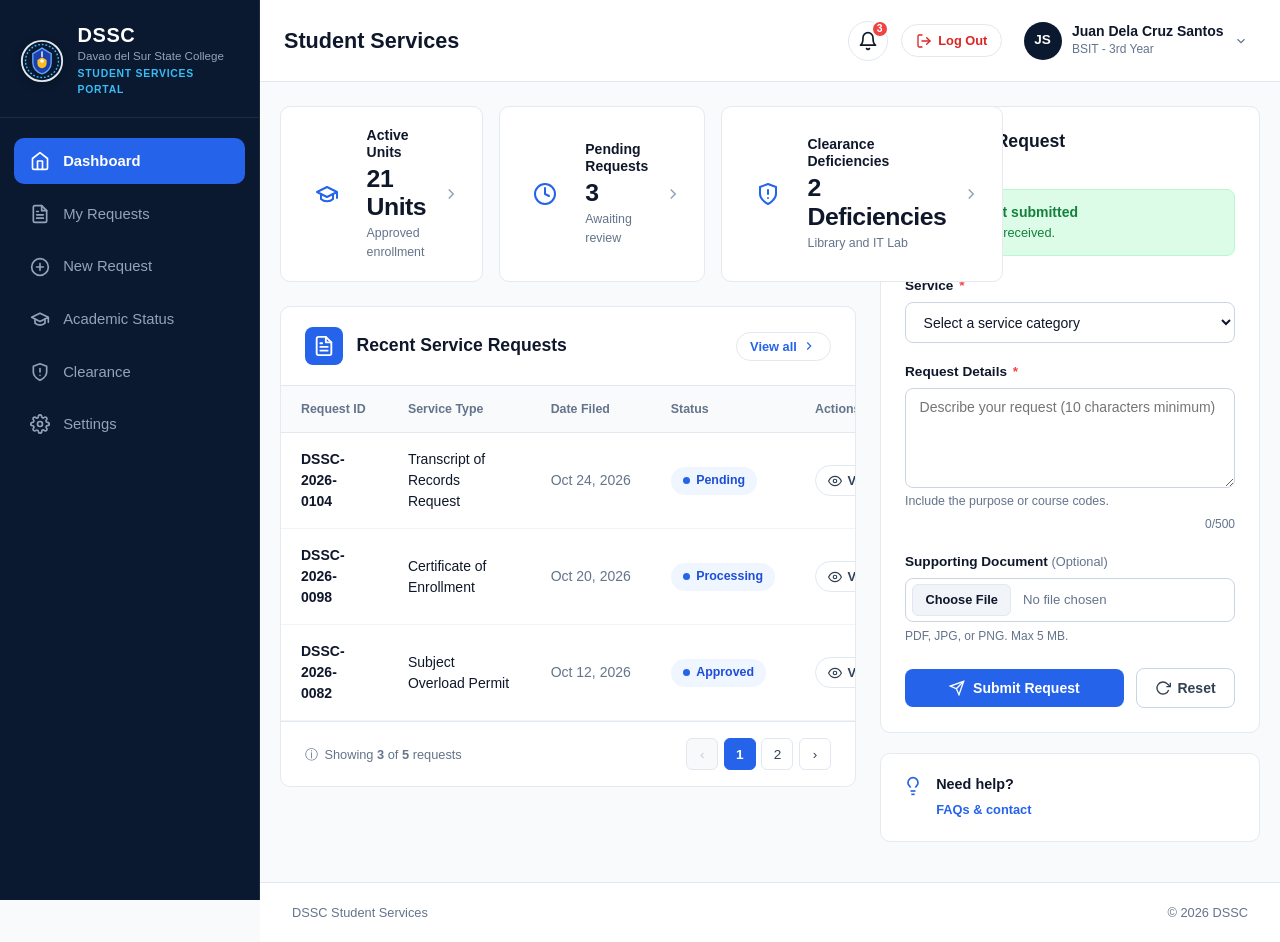
==== commit d7db6659: "Update DSSC Student Services" ====
--- a/index.html
+++ b/index.html
@@ -961,7 +961,7 @@
               <strong>IT Department Laboratories</strong>
               <p>Return the IT631 kit to the Lab 3 custodian.</p>
             </div>
-            <span class="status-pill pill-pending" style="background-color: #FEE2E2; color: #B91C1C;"><span class="status-dot" style="background-color: #DC2626;"></span> Deficient</span>
+            <span class="status-pill pill-pending"><span class="status-dot"></span> Deficient</span>
           </div>
         </div>
 
--- a/styles.css
+++ b/styles.css
@@ -31,17 +31,17 @@
   --text-placeholder: #94A3B8;
 
   /* Status Badge Colors */
-  --status-pending-bg: #FEF3C7;
-  --status-pending-text: #B45309;
-  --status-pending-dot: #D97706;
+  --status-pending-bg: #EFF6FF;
+  --status-pending-text: #1D4ED8;
+  --status-pending-dot: #2563EB;
 
   --status-proc-bg: #EFF6FF;
   --status-proc-text: #1D4ED8;
   --status-proc-dot: #2563EB;
 
-  --status-appr-bg: #DCFCE7;
-  --status-appr-text: #15803D;
-  --status-appr-dot: #16A34A;
+  --status-appr-bg: #EFF6FF;
+  --status-appr-text: #1D4ED8;
+  --status-appr-dot: #2563EB;
 
   /* Layout Constants */
   --sidebar-width: 260px;
@@ -674,7 +674,7 @@
 
 .bubble-yellow {
   background-color: transparent;
-  color: #D97706;
+  color: var(--primary-blue);
 }
 
 /* Card 3: Clearance Deficiencies (Red/Pink Theme) */
@@ -684,7 +684,7 @@
 
 .bubble-red {
   background-color: transparent;
-  color: #DC2626;
+  color: var(--primary-blue);
 }
 
 /* Admin Notice Pill - ONLY shown in Admin Mode */
@@ -1585,8 +1585,8 @@
   color: var(--text-heading);
 }
 
-.text-success { color: #16A34A !important; }
-.text-warning { color: #D97706 !important; }
+.text-success,
+.text-warning { color: var(--primary-blue) !important; }
 
 /* Modal Data Table */
 .table-container-modal {
@@ -2125,19 +2125,35 @@
     padding: 1.25rem 1rem;
   }
 
-  /* Modal responsiveness */
+}
+
+@media (max-width: 767px), (max-height: 600px) {
+  .modal-backdrop {
+    height: 100dvh;
+  }
+
   .modal-dialog {
     max-width: 100%;
     margin: 0.5rem;
     max-height: calc(100vh - 2rem);
     max-height: calc(100dvh - 2rem);
+    min-height: 0;
     display: flex;
     flex-direction: column;
   }
 
+  .modal-header,
+  .modal-footer {
+    flex: 0 0 auto;
+  }
+
   .modal-body {
+    flex: 1 1 auto;
+    min-height: 0;
     overflow-y: auto;
-    overscroll-behavior: contain;
+    -webkit-overflow-scrolling: touch;
+    overscroll-behavior-y: contain;
+    touch-action: pan-y;
   }
 }
 
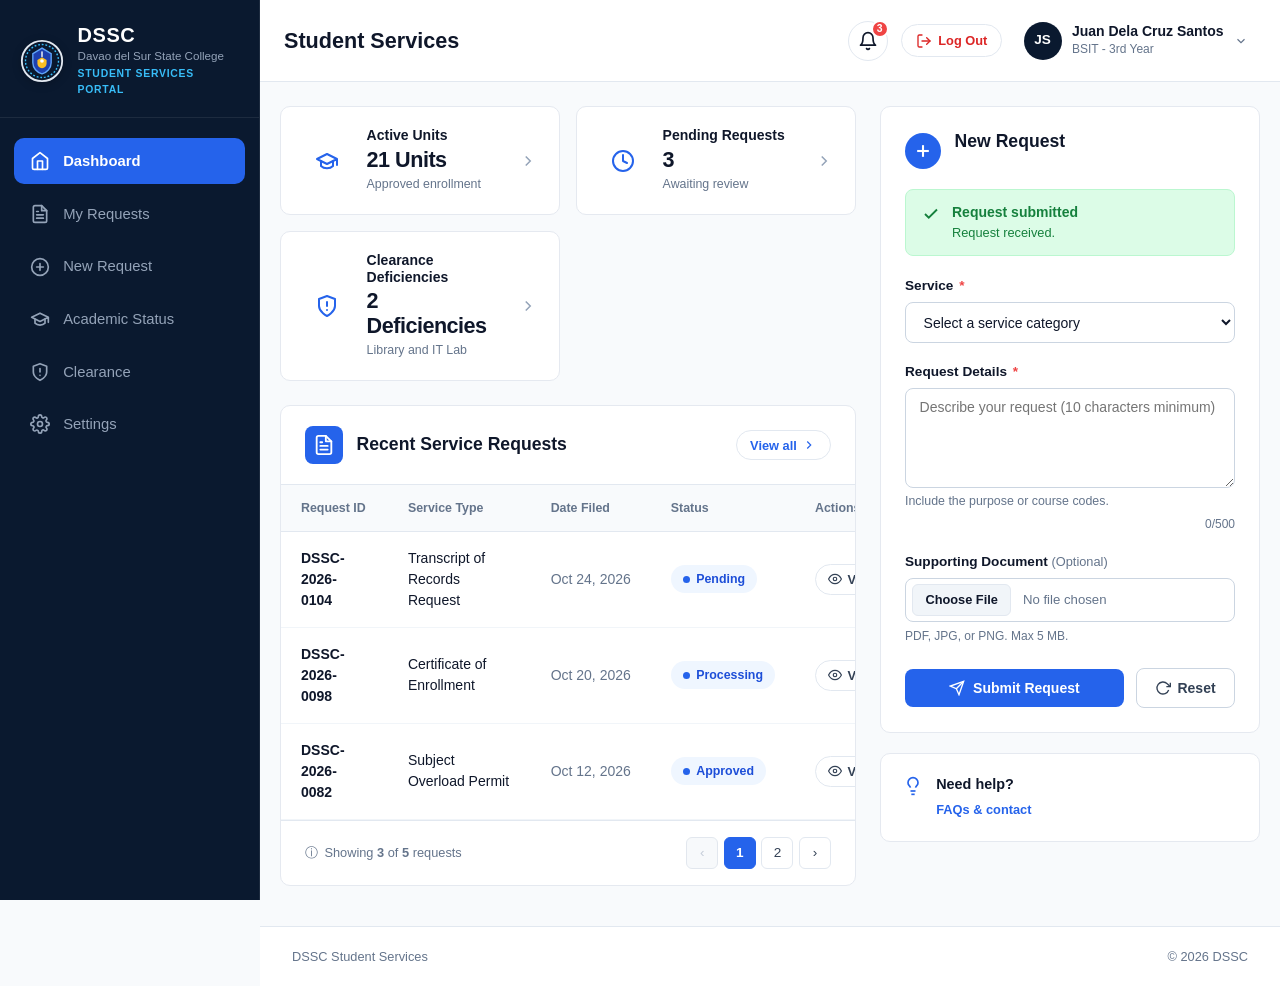
==== commit bd9a5e65: "Update latest DSSC Student Services design" ====
--- a/index.html
+++ b/index.html
@@ -99,8 +99,6 @@
             <span class="brand-portal">STUDENT SERVICES PORTAL</span>
           </div>
         </div>
-        <!-- Mobile Drawer Close Button -->
-        <button type="button" class="sidebar-close-btn" id="sidebarCloseBtn" aria-label="Close navigation menu">&times;</button>
       </div>
 
       <!-- Navigation Links -->
--- a/styles.css
+++ b/styles.css
@@ -154,7 +154,7 @@
    4. Left Sidebar (DSSC Midnight Navy Theme) - Mobile-First Drawer Pattern
    -------------------------------------------------------------------------- */
 .sidebar {
-  width: var(--sidebar-width);
+  width: min(var(--sidebar-width), calc(100vw - 2rem));
   background-color: var(--sidebar-bg);
   color: #FFFFFF;
   display: flex;
@@ -163,6 +163,7 @@
   top: 0;
   left: 0;
   height: 100vh;
+  height: 100dvh;
   z-index: 1000;
   transform: translateX(-100%); /* Hidden off-canvas drawer on mobile */
   transition: transform 0.3s cubic-bezier(0.4, 0, 0.2, 1);
@@ -173,35 +174,6 @@
 
 .sidebar.is-open {
   transform: translateX(0); /* Slide into view when active */
-}
-
-/* Sidebar Close Button (Mobile Only) */
-.sidebar-close-btn {
-  display: flex;
-  align-items: center;
-  justify-content: center;
-  background: transparent;
-  border: none;
-  color: #94A3B8;
-  font-size: 1.75rem;
-  line-height: 1;
-  width: 36px;
-  height: 36px;
-  cursor: pointer;
-  border-radius: 6px;
-  margin-left: auto;
-  transition: color 0.15s ease, background-color 0.15s ease;
-}
-
-.sidebar-close-btn:hover {
-  color: #FFFFFF;
-  background-color: rgba(255, 255, 255, 0.1);
-}
-
-@media (min-width: 1100px) {
-  .sidebar-close-btn {
-    display: none; /* Hidden on desktop */
-  }
 }
 
 /* Brand Header */
@@ -581,21 +553,21 @@
 .metric-grid,
 .summary-cards-row {
   display: grid;
-  grid-template-columns: 1fr; /* Mobile-First Baseline: 1 column */
+  grid-template-columns: minmax(0, 1fr);
   gap: 1rem;
 }
 
 @media (min-width: 768px) {
   .metric-grid,
   .summary-cards-row {
-    grid-template-columns: repeat(2, 1fr); /* Tablet: 2 columns */
+    grid-template-columns: repeat(2, minmax(0, 1fr)); /* Tablet: 2 columns */
   }
 }
 
 @media (min-width: 1024px) {
   .metric-grid,
   .summary-cards-row {
-    grid-template-columns: repeat(3, 1fr); /* Desktop: 3 columns */
+    grid-template-columns: repeat(3, minmax(0, 1fr)); /* Desktop: 3 columns */
   }
 }
 
@@ -2054,11 +2026,6 @@
     display: none !important;
   }
 
-  /* TWO-COLUMN DASHBOARD GRID MATCHING SCREENSHOT EXACTLY */
-  .dashboard-layout-grid {
-    grid-template-columns: 1fr 380px;
-    gap: 1.5rem;
-  }
 }
 
 @media (min-width: 1100px) and (max-width: 1299px) {
@@ -2067,9 +2034,33 @@
   }
 }
 
+@media (min-width: 1100px) and (max-width: 1199px) {
+  .summary-cards-row {
+    grid-template-columns: repeat(2, minmax(0, 1fr));
+  }
+}
+
+@media (min-width: 1280px) {
+  .dashboard-layout-grid {
+    grid-template-columns: minmax(0, 1fr) 380px;
+    gap: 1.5rem;
+  }
+}
+
+@media (min-width: 1280px) and (max-width: 1699px) {
+  .summary-cards-row {
+    grid-template-columns: repeat(2, minmax(0, 1fr));
+  }
+
+  .metric-number {
+    font-size: 1.35rem;
+  }
+}
+
 @media (min-width: 1400px) {
   .dashboard-layout-grid {
     grid-template-columns: 1fr 410px;
+    gap: 1.5rem;
   }
 }
 
@@ -2301,6 +2292,12 @@
   }
 }
 
+@media (max-width: 300px) {
+  .metric-number {
+    font-size: 1.25rem;
+  }
+}
+
 /* ==========================================================================
    14. DSSC Portal Login Screen (Initial Gateway Screen)
    ========================================================================== */
